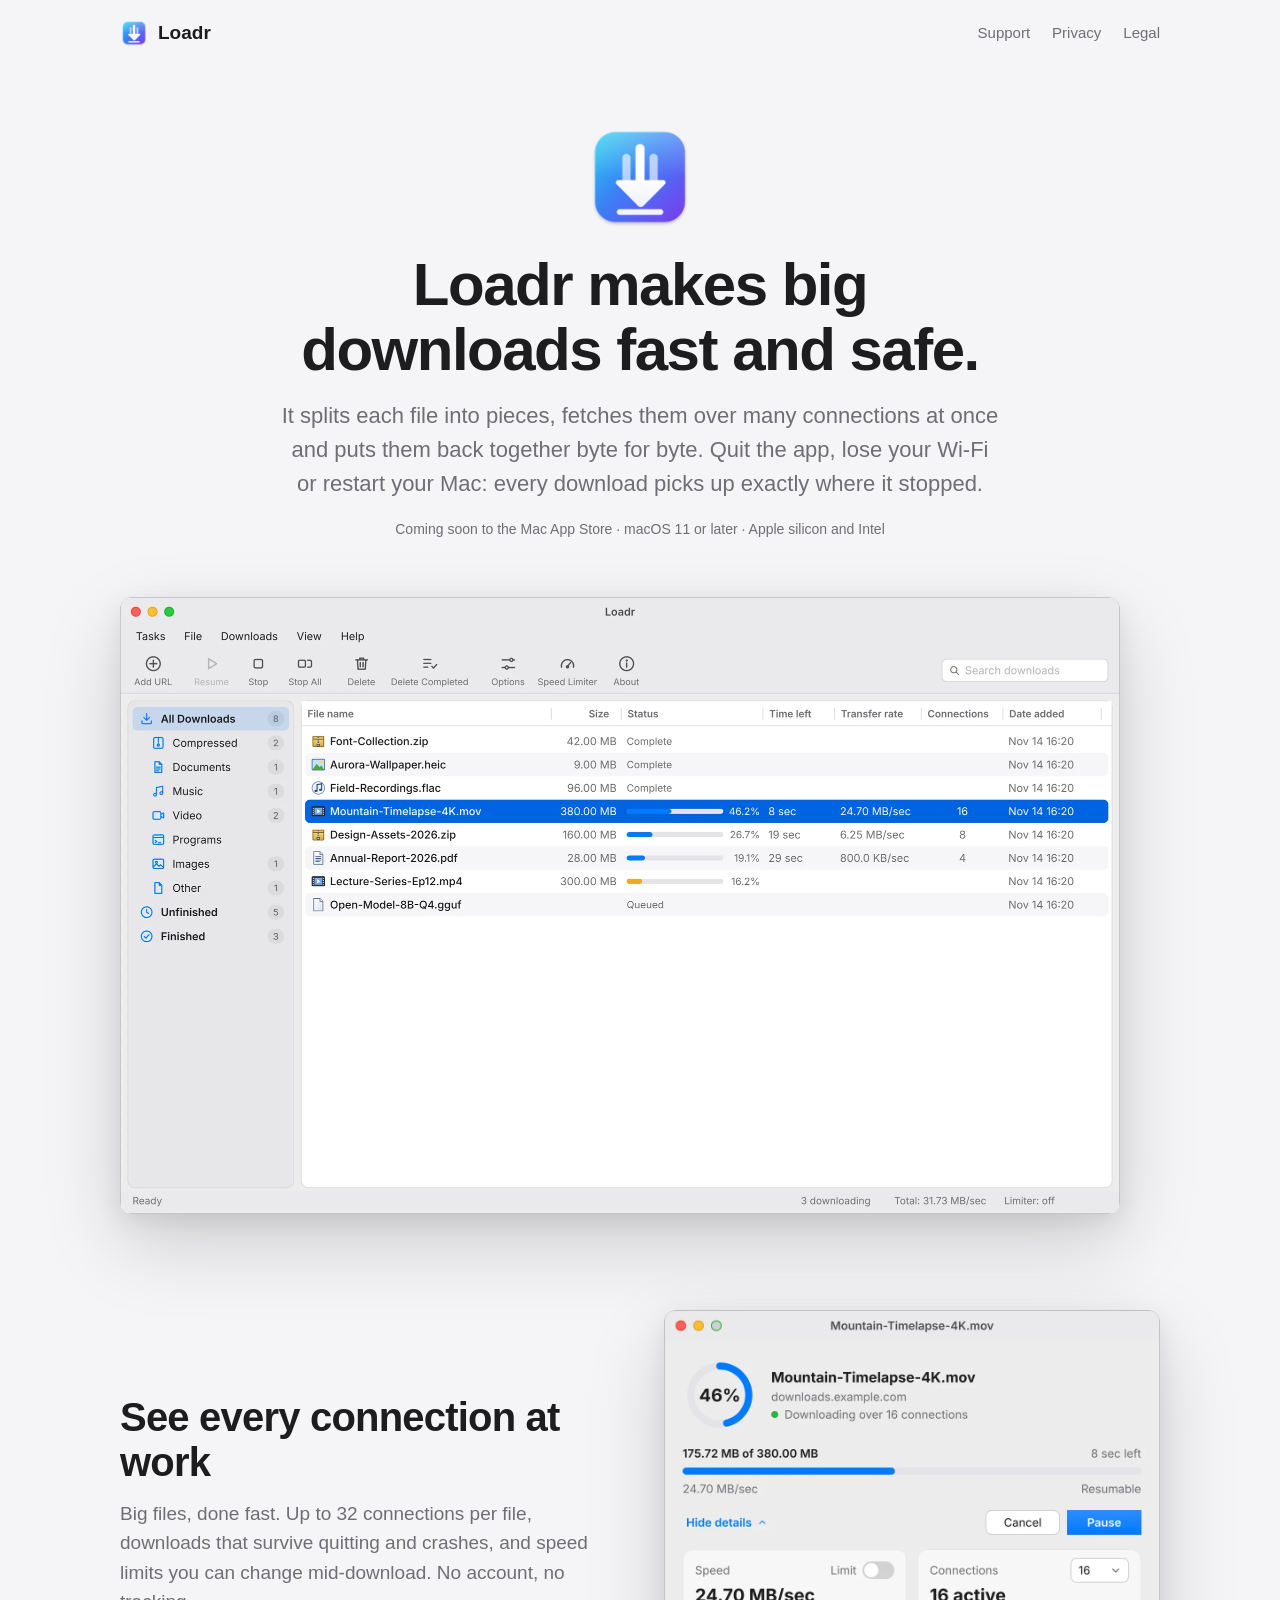
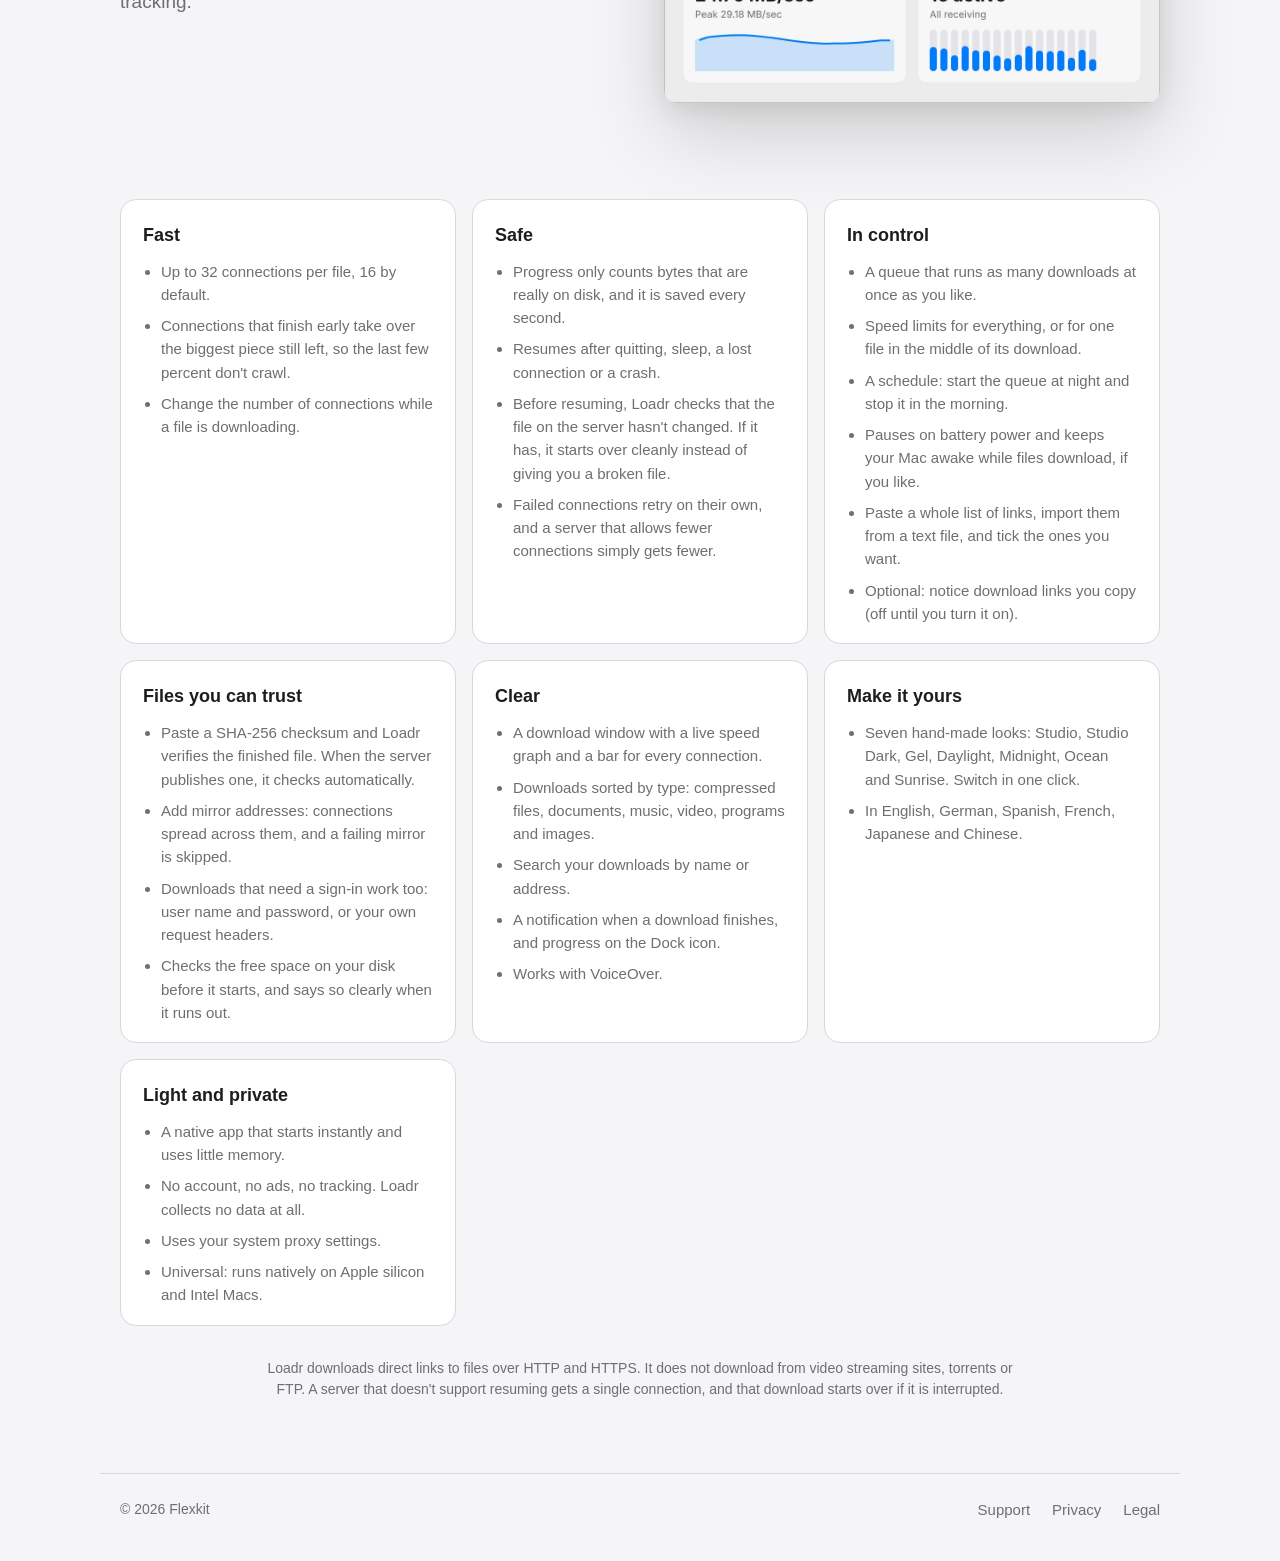
==== index.html @ d5647b85 "Loadr website: home, privacy policy, support, legal notice Generated by tools/build_site.py in the a" ====
<!doctype html>
<html lang="en">
<head>
<meta charset="utf-8">
<meta name="viewport" content="width=device-width, initial-scale=1">
<title>Loadr – Download Manager</title>
<meta name="description" content="Big files, done fast. Up to 32 connections per file, downloads that survive quitting and crashes, and speed limits you can change mid-download. No account, no tracking.">
<meta name="color-scheme" content="light dark">
<link rel="icon" href="img/icon-64.png">
<link rel="apple-touch-icon" href="img/icon-256.png">
<link rel="stylesheet" href="style.css">
</head>
<body>
<header class="top">
  <a class="brand" href=""><img src="img/icon-64.png" alt="" width="28" height="28">Loadr</a>
  <nav><a href="support/">Support</a><a href="privacy/">Privacy</a><a href="legal/">Legal</a></nav>
</header>
<main>
<section class="hero">
  <img class="appicon" src="img/icon-256.png" alt="" width="112" height="112">
  <h1>Loadr makes big downloads fast and safe.</h1>
  <p class="lead">It splits each file into pieces, fetches them over many connections at once and puts them back together byte for byte. Quit the app, lose your Wi-Fi or restart your Mac: every download picks up exactly where it stopped.</p>
  <p class="soon">Coming soon to the Mac App Store · macOS 11 or later · Apple silicon and Intel</p>
</section>
<figure class="shot"><picture><source srcset="img/main-dark.webp" media="(prefers-color-scheme: dark)"><img src="img/main-light.webp" alt="The Loadr window with downloads in progress" width="1000" height="616"></picture></figure>
<section class="split">
  <div>
    <h2>See every connection at work</h2>
    <p>Big files, done fast. Up to 32 connections per file, downloads that survive quitting and crashes, and speed limits you can change mid-download. No account, no tracking.</p>
  </div>
  <figure><picture><source srcset="img/window-dark.webp" media="(prefers-color-scheme: dark)"><img src="img/window-light.webp" alt="A download with its speed graph and connections" width="560" height="444"></picture></figure>
</section>
<section class="cards">
<section class="card"><h3>Fast</h3><ul><li>Up to 32 connections per file, 16 by default.</li><li>Connections that finish early take over the biggest piece still left, so the last few percent don't crawl.</li><li>Change the number of connections while a file is downloading.</li></ul></section>
<section class="card"><h3>Safe</h3><ul><li>Progress only counts bytes that are really on disk, and it is saved every second.</li><li>Resumes after quitting, sleep, a lost connection or a crash.</li><li>Before resuming, Loadr checks that the file on the server hasn't changed. If it has, it starts over cleanly instead of giving you a broken file.</li><li>Failed connections retry on their own, and a server that allows fewer connections simply gets fewer.</li></ul></section>
<section class="card"><h3>In control</h3><ul><li>A queue that runs as many downloads at once as you like.</li><li>Speed limits for everything, or for one file in the middle of its download.</li><li>A schedule: start the queue at night and stop it in the morning.</li><li>Pauses on battery power and keeps your Mac awake while files download, if you like.</li><li>Paste a whole list of links, import them from a text file, and tick the ones you want.</li><li>Optional: notice download links you copy (off until you turn it on).</li></ul></section>
<section class="card"><h3>Files you can trust</h3><ul><li>Paste a SHA-256 checksum and Loadr verifies the finished file. When the server publishes one, it checks automatically.</li><li>Add mirror addresses: connections spread across them, and a failing mirror is skipped.</li><li>Downloads that need a sign-in work too: user name and password, or your own request headers.</li><li>Checks the free space on your disk before it starts, and says so clearly when it runs out.</li></ul></section>
<section class="card"><h3>Clear</h3><ul><li>A download window with a live speed graph and a bar for every connection.</li><li>Downloads sorted by type: compressed files, documents, music, video, programs and images.</li><li>Search your downloads by name or address.</li><li>A notification when a download finishes, and progress on the Dock icon.</li><li>Works with VoiceOver.</li></ul></section>
<section class="card"><h3>Make it yours</h3><ul><li>Seven hand-made looks: Studio, Studio Dark, Gel, Daylight, Midnight, Ocean and Sunrise. Switch in one click.</li><li>In English, German, Spanish, French, Japanese and Chinese.</li></ul></section>
<section class="card"><h3>Light and private</h3><ul><li>A native app that starts instantly and uses little memory.</li><li>No account, no ads, no tracking. Loadr collects no data at all.</li><li>Uses your system proxy settings.</li><li>Universal: runs natively on Apple silicon and Intel Macs.</li></ul></section>
</section>
<p class="note">Loadr downloads direct links to files over HTTP and HTTPS. It does not download from video streaming sites, torrents or FTP. A server that doesn't support resuming gets a single connection, and that download starts over if it is interrupted.</p>
</main>
<footer>
  <span>© 2026 Flexkit</span>
  <nav><a href="support/">Support</a><a href="privacy/">Privacy</a><a href="legal/">Legal</a></nav>
</footer>
</body>
</html>
---- style.css ----
/* Website style (copied to site/style.css by tools/build_site.py). No web fonts: the
   system font is used, so the pages make no third-party requests. */
:root {
  --bg: #f5f5f7;
  --surface: #ffffff;
  --text: #1d1d1f;
  --muted: #6e6e73;
  --line: #d8d8dc;
  --accent: #007aff;
  --shadow: 0 30px 80px rgba(0, 0, 0, 0.16), 0 8px 24px rgba(0, 0, 0, 0.08);
  color-scheme: light dark;
}
@media (prefers-color-scheme: dark) {
  :root {
    --bg: #111113;
    --surface: #1c1c1e;
    --text: #f2f2f4;
    --muted: #9b9ba1;
    --line: #2e2e31;
    --accent: #0a84ff;
    --shadow: 0 30px 80px rgba(0, 0, 0, 0.6), 0 8px 24px rgba(0, 0, 0, 0.4);
  }
}
* { box-sizing: border-box; }
html { -webkit-text-size-adjust: 100%; }
body {
  margin: 0;
  background: var(--bg);
  color: var(--text);
  font: 17px/1.55 -apple-system, BlinkMacSystemFont, "Inter", "Segoe UI", Roboto, "Helvetica Neue", Arial, sans-serif;
  -webkit-font-smoothing: antialiased;
}
a { color: var(--accent); text-decoration: none; }
a:hover { text-decoration: underline; }
img { max-width: 100%; height: auto; display: block; }

.top, footer {
  max-width: 1080px;
  margin: 0 auto;
  padding: 18px 20px;
  display: flex;
  align-items: center;
  justify-content: space-between;
  gap: 16px;
}
.brand { display: flex; align-items: center; gap: 10px; color: var(--text); font-weight: 700; font-size: 19px; }
.brand:hover { text-decoration: none; }
nav { display: flex; gap: 22px; }
nav a { color: var(--muted); font-size: 15px; }
nav a[aria-current="page"], nav a:hover { color: var(--text); text-decoration: none; }
footer { color: var(--muted); font-size: 14px; border-top: 1px solid var(--line); margin-top: 72px; padding-top: 24px; padding-bottom: 40px; }

main { max-width: 1080px; margin: 0 auto; padding: 0 20px; }
.hero { text-align: center; padding: 56px 0 8px; }
.appicon { margin: 0 auto 20px; width: 112px; height: 112px; }
h1 { font-size: clamp(36px, 6vw, 60px); line-height: 1.08; letter-spacing: -0.025em; margin: 0 0 16px; text-wrap: balance; }
.lead { font-size: clamp(18px, 2.2vw, 22px); color: var(--muted); max-width: 720px; margin: 0 auto 18px; text-wrap: pretty; }
.soon { font-size: 14px; color: var(--muted); margin: 0; }

.shot { margin: 48px auto 0; }
.shot img, .split img { border-radius: 12px; box-shadow: var(--shadow); }

.split { display: grid; grid-template-columns: 1fr 1fr; gap: 48px; align-items: center; margin-top: 96px; }
.split h2 { font-size: clamp(28px, 3.6vw, 40px); line-height: 1.12; letter-spacing: -0.02em; margin: 0 0 14px; }
.split p { color: var(--muted); font-size: 19px; margin: 0; }
.split figure { margin: 0; }

.cards { display: grid; grid-template-columns: repeat(3, 1fr); gap: 16px; margin-top: 96px; }
.card { background: var(--surface); border: 1px solid var(--line); border-radius: 16px; padding: 22px 22px 10px; }
.card h3 { margin: 0 0 10px; font-size: 18px; }
.card ul { margin: 0; padding-left: 18px; color: var(--muted); font-size: 15px; }
.card li { margin-bottom: 8px; }
.note { color: var(--muted); font-size: 14px; text-align: center; max-width: 760px; margin: 32px auto 0; }

.doc { max-width: 720px; padding-top: 32px; }
.doc h1 { font-size: clamp(32px, 5vw, 44px); margin-bottom: 8px; }
.doc h2 { font-size: 21px; margin: 34px 0 8px; }
.doc h3 { font-size: 17px; margin: 24px 0 4px; }
.doc h3 + p { margin-top: 0; }
.doc p, .doc li { color: var(--text); }
.doc ul { padding-left: 22px; }
.doc em { color: var(--muted); font-style: normal; font-size: 15px; }
code { font: 0.9em ui-monospace, SFMono-Regular, Menlo, monospace; background: var(--surface); border: 1px solid var(--line); border-radius: 5px; padding: 1px 5px; }

@media (max-width: 820px) {
  .split { grid-template-columns: 1fr; gap: 28px; margin-top: 64px; }
  .cards { grid-template-columns: 1fr; margin-top: 64px; }
  .hero { padding-top: 32px; }
  .top nav { gap: 16px; }
}
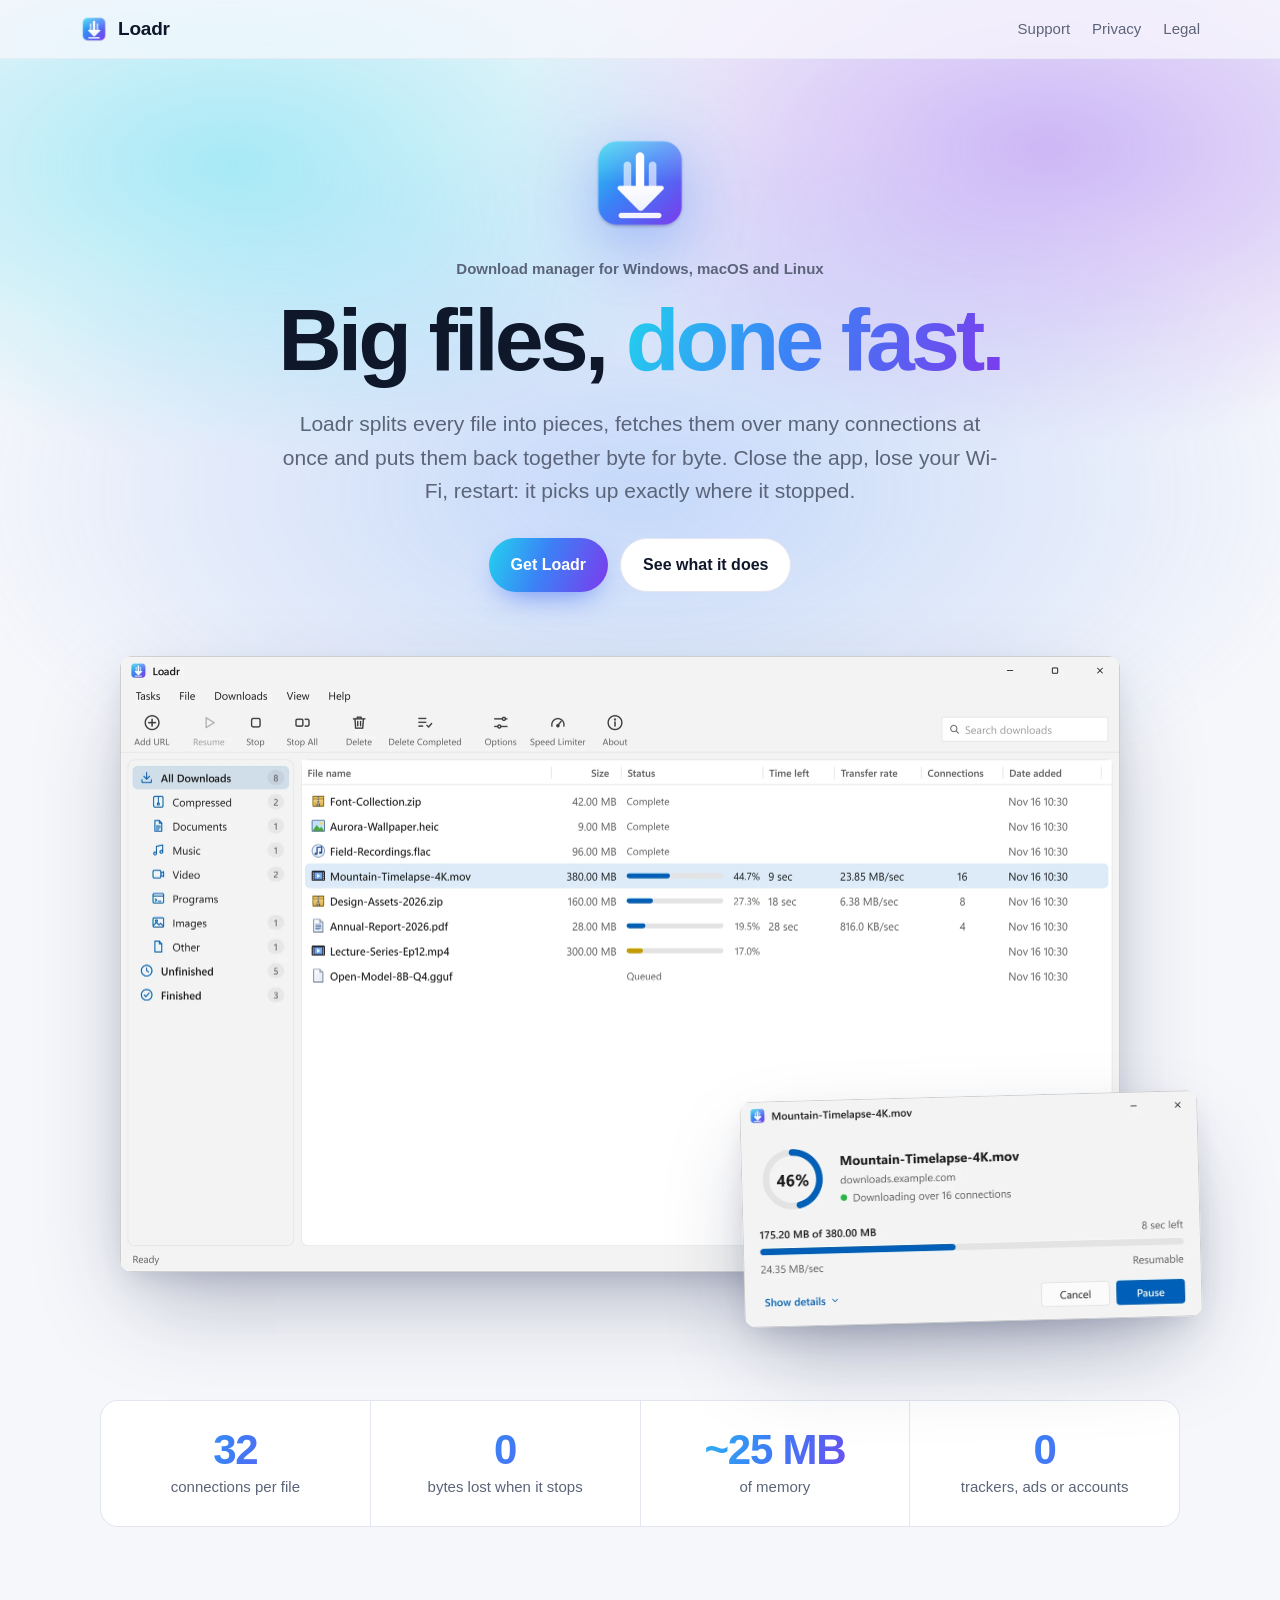
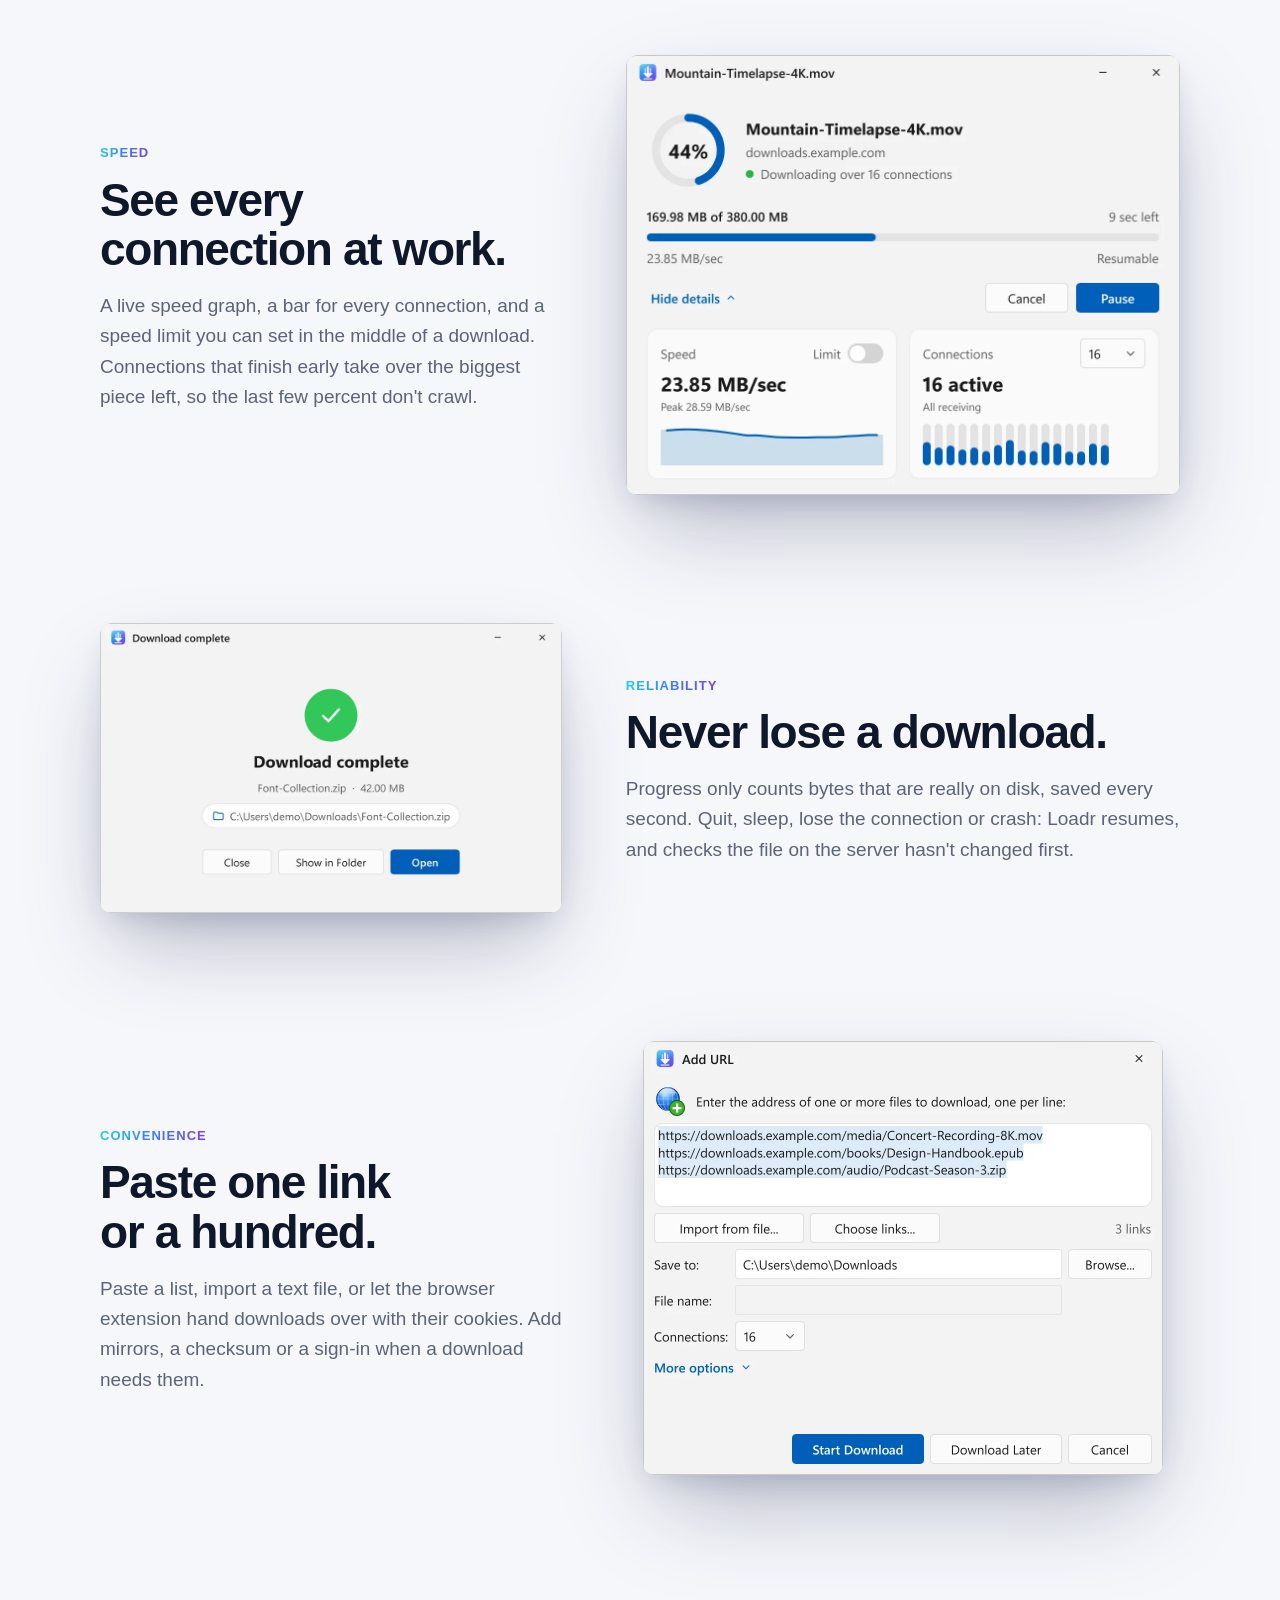
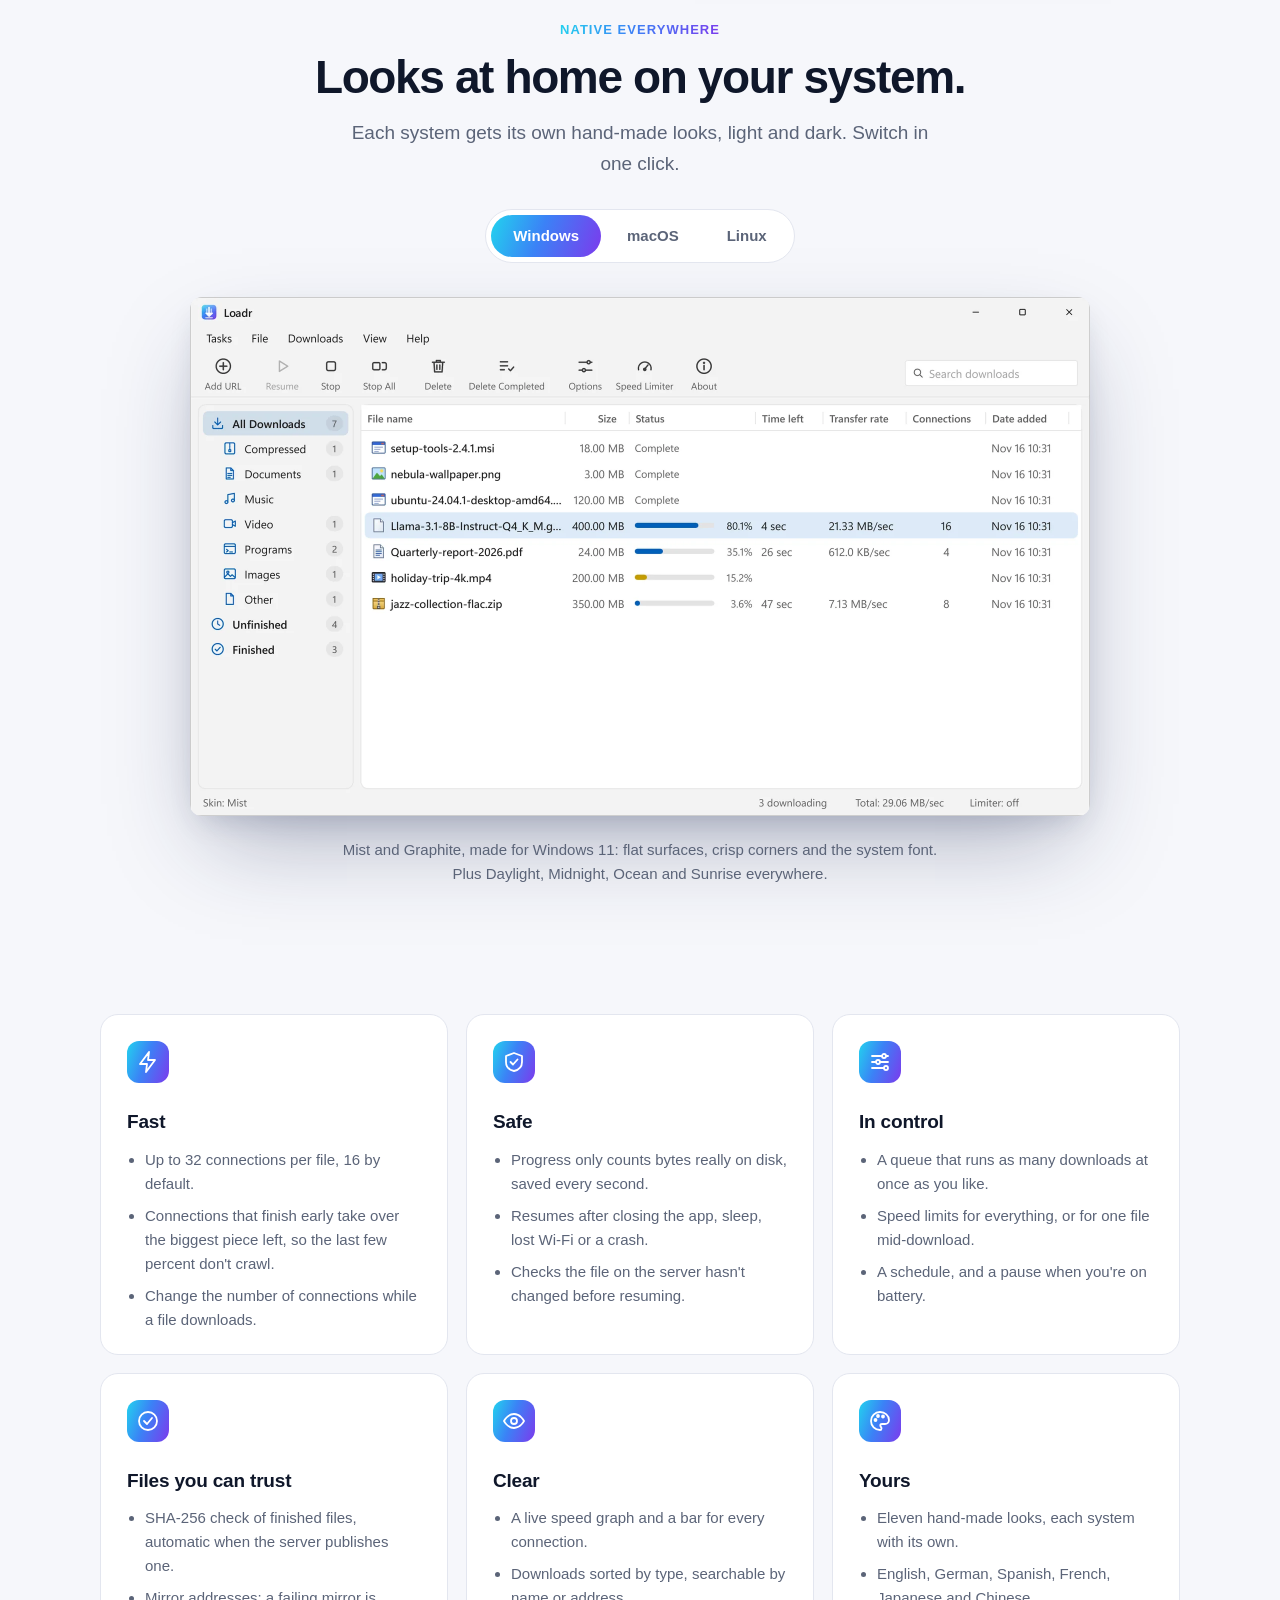
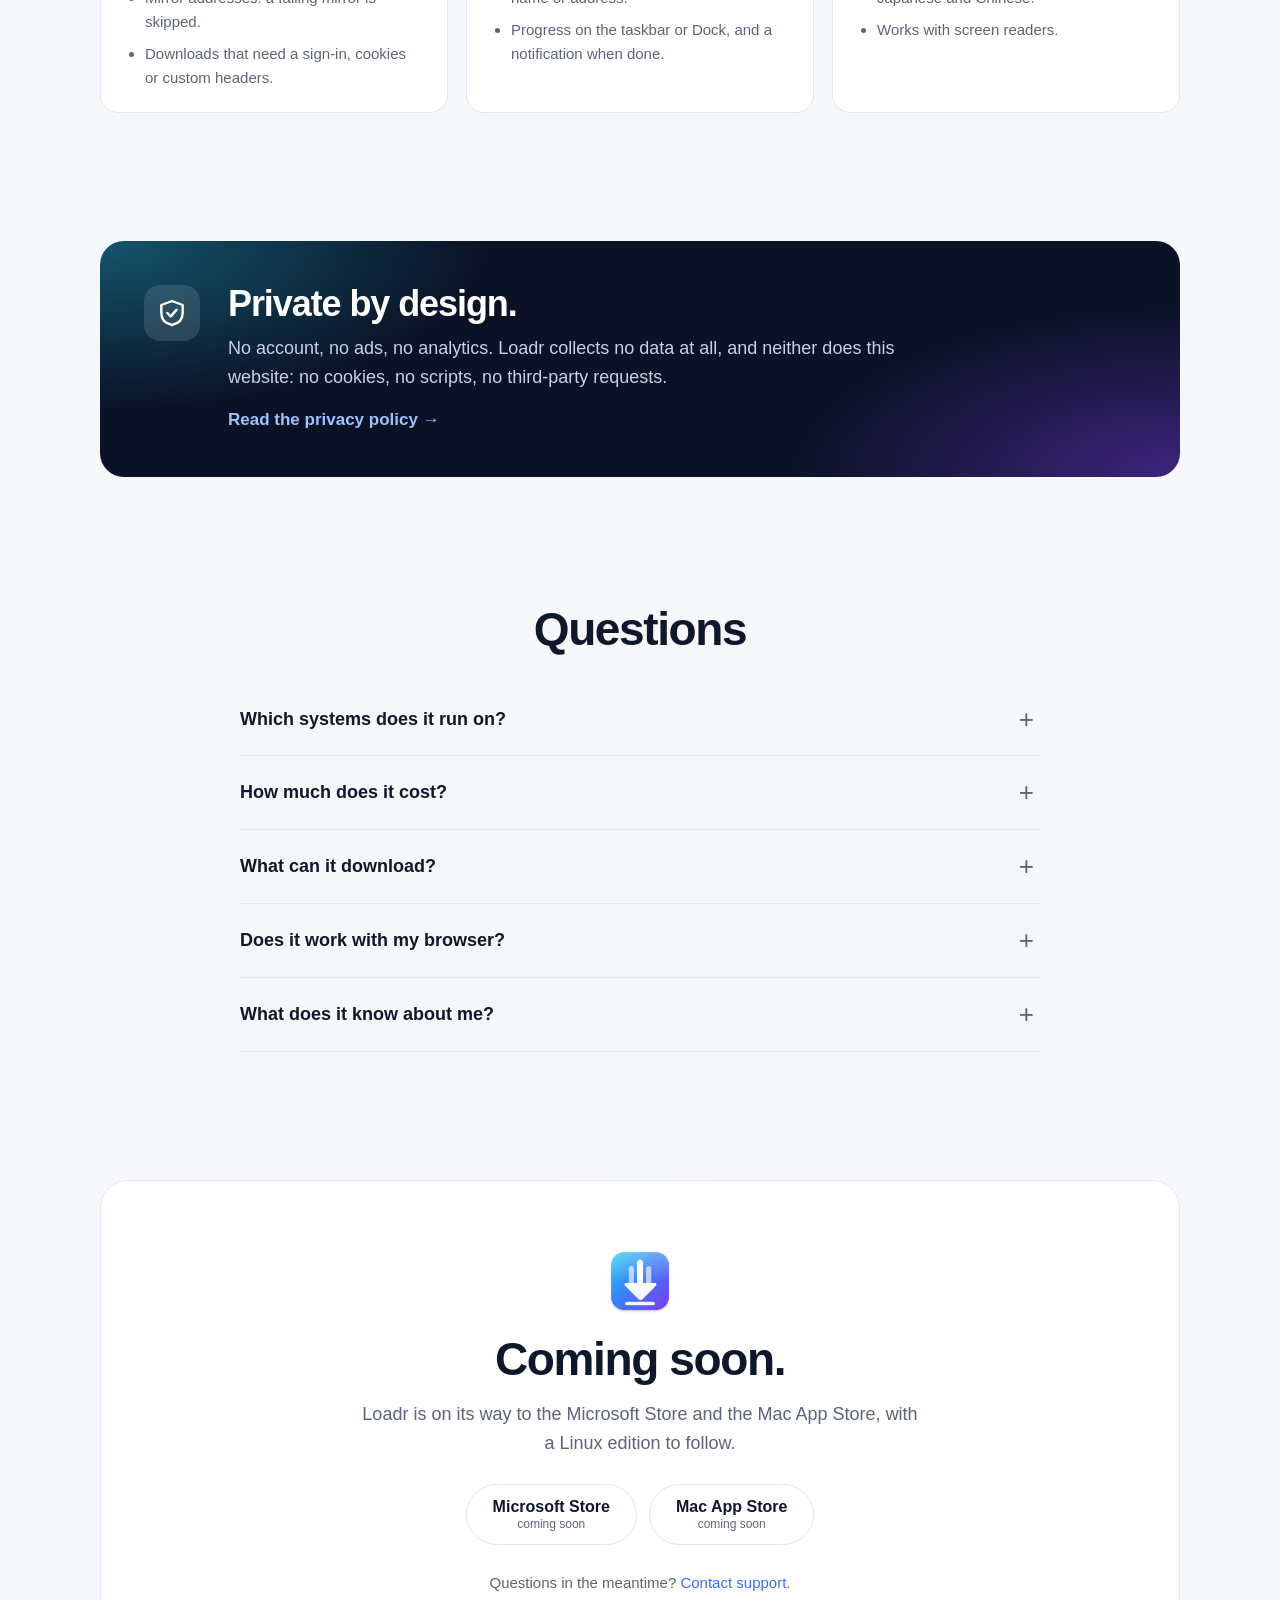
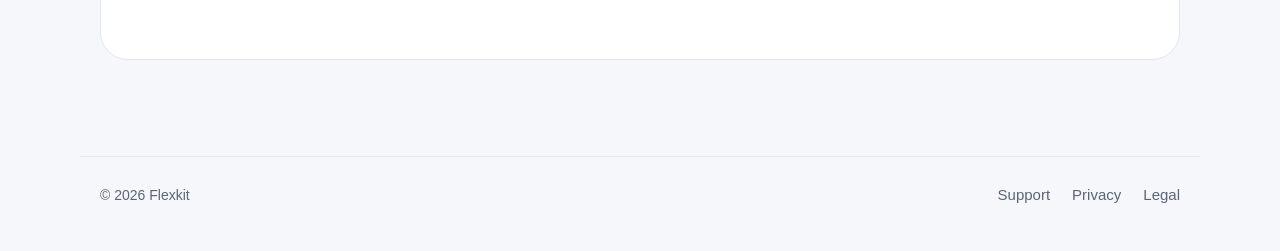
==== commit 34e55a5b: "Update the website Generated by tools/build_site.py in the app repository." ====
--- a/index.html
+++ b/index.html
@@ -3,8 +3,8 @@
 <head>
 <meta charset="utf-8">
 <meta name="viewport" content="width=device-width, initial-scale=1">
-<title>Loadr – Download Manager</title>
-<meta name="description" content="Big files, done fast. Up to 32 connections per file, downloads that survive quitting and crashes, and speed limits you can change mid-download. No account, no tracking.">
+<title>Loadr – Download Manager for Windows, macOS and Linux</title>
+<meta name="description" content="Loadr downloads big files fast over many connections and never loses progress. No account, no tracking.">
 <meta name="color-scheme" content="light dark">
 <link rel="icon" href="img/icon-64.png">
 <link rel="apple-touch-icon" href="img/icon-256.png">
@@ -15,31 +15,110 @@
   <a class="brand" href=""><img src="img/icon-64.png" alt="" width="28" height="28">Loadr</a>
   <nav><a href="support/">Support</a><a href="privacy/">Privacy</a><a href="legal/">Legal</a></nav>
 </header>
-<main>
+<main class="home">
 <section class="hero">
-  <img class="appicon" src="img/icon-256.png" alt="" width="112" height="112">
-  <h1>Loadr makes big downloads fast and safe.</h1>
-  <p class="lead">It splits each file into pieces, fetches them over many connections at once and puts them back together byte for byte. Quit the app, lose your Wi-Fi or restart your Mac: every download picks up exactly where it stopped.</p>
-  <p class="soon">Coming soon to the Mac App Store · macOS 11 or later · Apple silicon and Intel</p>
+  <div class="glow" aria-hidden="true"></div>
+  <img class="appicon" src="img/icon-256.png" alt="" width="104" height="104">
+  <p class="eyebrow">Download manager for Windows, macOS and Linux</p>
+  <h1>Big files, <span class="grad">done fast.</span></h1>
+  <p class="lead">Loadr splits every file into pieces, fetches them over many connections at once and
+  puts them back together byte for byte. Close the app, lose your Wi-Fi, restart: it picks up exactly where it stopped.</p>
+  <div class="ctas">
+    <a class="btn primary" href="#get">Get Loadr</a>
+    <a class="btn" href="#features">See what it does</a>
+  </div>
+  <div class="stage">
+    <picture class="main-shot"><source srcset="img/main-dark.webp" media="(prefers-color-scheme: dark)"><img src="img/main-light.webp" alt="The Loadr window with downloads in progress" width="1000" height="616" loading="eager" decoding="async"></picture>
+    <picture class="float-shot"><source srcset="img/compact-dark.webp" media="(prefers-color-scheme: dark)"><img src="img/compact-light.webp" alt="A download in progress over 16 connections" width="500" height="246" loading="eager" decoding="async"></picture>
+  </div>
 </section>
-<figure class="shot"><picture><source srcset="img/main-dark.webp" media="(prefers-color-scheme: dark)"><img src="img/main-light.webp" alt="The Loadr window with downloads in progress" width="1000" height="616"></picture></figure>
-<section class="split">
+
+<section class="stats" aria-label="At a glance">
+  <div><strong>32</strong><span>connections per file</span></div>
+  <div><strong>0</strong><span>bytes lost when it stops</span></div>
+  <div><strong>~25&nbsp;MB</strong><span>of memory</span></div>
+  <div><strong>0</strong><span>trackers, ads or accounts</span></div>
+</section>
+
+<section class="row" id="features">
+  <div class="text">
+    <p class="kicker">Speed</p>
+    <h2>See every connection at work.</h2>
+    <p>A live speed graph, a bar for every connection, and a speed limit you can set in the middle of a download.
+    Connections that finish early take over the biggest piece left, so the last few percent don't crawl.</p>
+  </div>
+  <picture class="shot"><source srcset="img/window-dark.webp" media="(prefers-color-scheme: dark)"><img src="img/window-light.webp" alt="A download&#x27;s speed graph and its 16 connections" width="560" height="444" loading="lazy" decoding="async"></picture>
+</section>
+
+<section class="row flip">
+  <div class="text">
+    <p class="kicker">Reliability</p>
+    <h2>Never lose a download.</h2>
+    <p>Progress only counts bytes that are really on disk, saved every second. Quit, sleep, lose the
+    connection or crash: Loadr resumes, and checks the file on the server hasn't changed first.</p>
+  </div>
+  <picture class="shot"><source srcset="img/done-dark.webp" media="(prefers-color-scheme: dark)"><img src="img/done-light.webp" alt="A finished download with Open and Show in Folder" width="550" height="345" loading="lazy" decoding="async"></picture>
+</section>
+
+<section class="row">
+  <div class="text">
+    <p class="kicker">Convenience</p>
+    <h2>Paste one link or a hundred.</h2>
+    <p>Paste a list, import a text file, or let the browser extension hand downloads over with their cookies.
+    Add mirrors, a checksum or a sign-in when a download needs them.</p>
+  </div>
+  <picture class="shot"><source srcset="img/add-dark.webp" media="(prefers-color-scheme: dark)"><img src="img/add-light.webp" alt="Adding three links at once" width="520" height="434" loading="lazy" decoding="async"></picture>
+</section>
+
+<section class="systems">
+  <p class="kicker">Native everywhere</p>
+  <h2>Looks at home on your system.</h2>
+  <p class="sub">Each system gets its own hand-made looks, light and dark. Switch in one click.</p>
+  <div class="os">
+    <input type="radio" name="os" id="os-windows" aria-label="Windows" checked><input type="radio" name="os" id="os-mac" aria-label="macOS"><input type="radio" name="os" id="os-linux" aria-label="Linux">
+    <div class="tabs"><label for="os-windows">Windows</label><label for="os-mac">macOS</label><label for="os-linux">Linux</label></div>
+    <div class="panes"><figure class="pane pane-windows"><picture><source srcset="img/os-windows-dark.webp" media="(prefers-color-scheme: dark)"><img src="img/os-windows-light.webp" alt="Loadr on Windows" width="900" height="519" loading="lazy" decoding="async"></picture><figcaption>Mist and Graphite, made for Windows 11: flat surfaces, crisp corners and the system font. Plus Daylight, Midnight, Ocean and Sunrise everywhere.</figcaption></figure><figure class="pane pane-mac"><picture><source srcset="img/os-mac-dark.webp" media="(prefers-color-scheme: dark)"><img src="img/os-mac-light.webp" alt="Loadr on macOS" width="900" height="519" loading="lazy" decoding="async"></picture><figcaption>Studio, Studio Dark and Gel, with the window buttons where your hands expect them. Plus Daylight, Midnight, Ocean and Sunrise everywhere.</figcaption></figure><figure class="pane pane-linux"><picture><source srcset="img/os-linux-dark.webp" media="(prefers-color-scheme: dark)"><img src="img/os-linux-light.webp" alt="Loadr on Linux" width="900" height="519" loading="lazy" decoding="async"></picture><figcaption>Pebble and Charcoal, in the style of GNOME, with a tray icon on every desktop. Plus Daylight, Midnight, Ocean and Sunrise everywhere.</figcaption></figure></div>
+  </div>
+</section>
+
+<section class="cards">
+<article class="card"><svg class="glyph" viewBox="0 0 24 24" width="24" height="24" fill="none" stroke="currentColor" stroke-width="1.8" stroke-linecap="round" stroke-linejoin="round" aria-hidden="true"><path d="M13 2 4 14h7l-1 8 9-12h-7l1-8z"/></svg><h3>Fast</h3><ul><li>Up to 32 connections per file, 16 by default.</li><li>Connections that finish early take over the biggest piece left, so the last few percent don't crawl.</li><li>Change the number of connections while a file downloads.</li></ul></article>
+<article class="card"><svg class="glyph" viewBox="0 0 24 24" width="24" height="24" fill="none" stroke="currentColor" stroke-width="1.8" stroke-linecap="round" stroke-linejoin="round" aria-hidden="true"><path d="M12 3 4 6v6c0 5 3.5 8 8 9 4.5-1 8-4 8-9V6l-8-3z"/><path d="m8.5 12 2.5 2.5 4.5-5"/></svg><h3>Safe</h3><ul><li>Progress only counts bytes really on disk, saved every second.</li><li>Resumes after closing the app, sleep, lost Wi-Fi or a crash.</li><li>Checks the file on the server hasn't changed before resuming.</li></ul></article>
+<article class="card"><svg class="glyph" viewBox="0 0 24 24" width="24" height="24" fill="none" stroke="currentColor" stroke-width="1.8" stroke-linecap="round" stroke-linejoin="round" aria-hidden="true"><path d="M4 6h10M18 6h2M4 12h4M12 12h8M4 18h12"/><circle cx="16" cy="6" r="2"/><circle cx="10" cy="12" r="2"/><circle cx="18" cy="18" r="2"/></svg><h3>In control</h3><ul><li>A queue that runs as many downloads at once as you like.</li><li>Speed limits for everything, or for one file mid-download.</li><li>A schedule, and a pause when you're on battery.</li></ul></article>
+<article class="card"><svg class="glyph" viewBox="0 0 24 24" width="24" height="24" fill="none" stroke="currentColor" stroke-width="1.8" stroke-linecap="round" stroke-linejoin="round" aria-hidden="true"><circle cx="12" cy="12" r="9"/><path d="m8 12 3 3 5-6"/></svg><h3>Files you can trust</h3><ul><li>SHA-256 check of finished files, automatic when the server publishes one.</li><li>Mirror addresses: a failing mirror is skipped.</li><li>Downloads that need a sign-in, cookies or custom headers.</li></ul></article>
+<article class="card"><svg class="glyph" viewBox="0 0 24 24" width="24" height="24" fill="none" stroke="currentColor" stroke-width="1.8" stroke-linecap="round" stroke-linejoin="round" aria-hidden="true"><path d="M2 12s3.5-7 10-7 10 7 10 7-3.5 7-10 7S2 12 2 12z"/><circle cx="12" cy="12" r="3"/></svg><h3>Clear</h3><ul><li>A live speed graph and a bar for every connection.</li><li>Downloads sorted by type, searchable by name or address.</li><li>Progress on the taskbar or Dock, and a notification when done.</li></ul></article>
+<article class="card"><svg class="glyph" viewBox="0 0 24 24" width="24" height="24" fill="none" stroke="currentColor" stroke-width="1.8" stroke-linecap="round" stroke-linejoin="round" aria-hidden="true"><path d="M12 3a9 9 0 1 0 0 18c1.1 0 1.5-.8 1.5-1.6 0-1.4-1.2-1.6-1.2-3 0-.9.7-1.4 1.7-1.4H17a4 4 0 0 0 4-4c0-4.4-4-8-9-8z"/><circle cx="7.5" cy="11" r="1"/><circle cx="10" cy="7" r="1"/><circle cx="15" cy="7.5" r="1"/></svg><h3>Yours</h3><ul><li>Eleven hand-made looks, each system with its own.</li><li>English, German, Spanish, French, Japanese and Chinese.</li><li>Works with screen readers.</li></ul></article>
+</section>
+
+<section class="privacy-band">
+  <svg class="glyph" viewBox="0 0 24 24" width="24" height="24" fill="none" stroke="currentColor" stroke-width="1.8" stroke-linecap="round" stroke-linejoin="round" aria-hidden="true"><path d="M12 3 4 6v6c0 5 3.5 8 8 9 4.5-1 8-4 8-9V6l-8-3z"/><path d="m8.5 12 2.5 2.5 4.5-5"/></svg>
   <div>
-    <h2>See every connection at work</h2>
-    <p>Big files, done fast. Up to 32 connections per file, downloads that survive quitting and crashes, and speed limits you can change mid-download. No account, no tracking.</p>
+    <h2>Private by design.</h2>
+    <p>No account, no ads, no analytics. Loadr collects no data at all, and neither does this website:
+    no cookies, no scripts, no third-party requests.</p>
+    <a href="privacy/">Read the privacy policy &rarr;</a>
   </div>
-  <figure><picture><source srcset="img/window-dark.webp" media="(prefers-color-scheme: dark)"><img src="img/window-light.webp" alt="A download with its speed graph and connections" width="560" height="444"></picture></figure>
 </section>
-<section class="cards">
-<section class="card"><h3>Fast</h3><ul><li>Up to 32 connections per file, 16 by default.</li><li>Connections that finish early take over the biggest piece still left, so the last few percent don't crawl.</li><li>Change the number of connections while a file is downloading.</li></ul></section>
-<section class="card"><h3>Safe</h3><ul><li>Progress only counts bytes that are really on disk, and it is saved every second.</li><li>Resumes after quitting, sleep, a lost connection or a crash.</li><li>Before resuming, Loadr checks that the file on the server hasn't changed. If it has, it starts over cleanly instead of giving you a broken file.</li><li>Failed connections retry on their own, and a server that allows fewer connections simply gets fewer.</li></ul></section>
-<section class="card"><h3>In control</h3><ul><li>A queue that runs as many downloads at once as you like.</li><li>Speed limits for everything, or for one file in the middle of its download.</li><li>A schedule: start the queue at night and stop it in the morning.</li><li>Pauses on battery power and keeps your Mac awake while files download, if you like.</li><li>Paste a whole list of links, import them from a text file, and tick the ones you want.</li><li>Optional: notice download links you copy (off until you turn it on).</li></ul></section>
-<section class="card"><h3>Files you can trust</h3><ul><li>Paste a SHA-256 checksum and Loadr verifies the finished file. When the server publishes one, it checks automatically.</li><li>Add mirror addresses: connections spread across them, and a failing mirror is skipped.</li><li>Downloads that need a sign-in work too: user name and password, or your own request headers.</li><li>Checks the free space on your disk before it starts, and says so clearly when it runs out.</li></ul></section>
-<section class="card"><h3>Clear</h3><ul><li>A download window with a live speed graph and a bar for every connection.</li><li>Downloads sorted by type: compressed files, documents, music, video, programs and images.</li><li>Search your downloads by name or address.</li><li>A notification when a download finishes, and progress on the Dock icon.</li><li>Works with VoiceOver.</li></ul></section>
-<section class="card"><h3>Make it yours</h3><ul><li>Seven hand-made looks: Studio, Studio Dark, Gel, Daylight, Midnight, Ocean and Sunrise. Switch in one click.</li><li>In English, German, Spanish, French, Japanese and Chinese.</li></ul></section>
-<section class="card"><h3>Light and private</h3><ul><li>A native app that starts instantly and uses little memory.</li><li>No account, no ads, no tracking. Loadr collects no data at all.</li><li>Uses your system proxy settings.</li><li>Universal: runs natively on Apple silicon and Intel Macs.</li></ul></section>
+
+<section class="faq">
+  <h2>Questions</h2>
+  <details><summary>Which systems does it run on?</summary><p>Windows 10 and 11, macOS 11 or later (Apple silicon and Intel) and Linux. It is a native app on each, with looks made for that system.</p></details>
+<details><summary>How much does it cost?</summary><p>Loadr will be a paid app, bought once in the Microsoft Store and the Mac App Store. No subscription, no account.</p></details>
+<details><summary>What can it download?</summary><p>Direct links to files over HTTP and HTTPS. It does not download from video streaming sites, torrents or FTP.</p></details>
+<details><summary>Does it work with my browser?</summary><p>Yes: a small extension for Chrome, Edge, Brave, Vivaldi and Firefox hands downloads to Loadr with their cookies, so downloads that need you to be signed in work too.</p></details>
+<details><summary>What does it know about me?</summary><p>Nothing. Loadr has no analytics, no crash reporting service and no account. The only traffic is the downloads you start. Read the <a href="privacy/">privacy policy</a>.</p></details>
 </section>
-<p class="note">Loadr downloads direct links to files over HTTP and HTTPS. It does not download from video streaming sites, torrents or FTP. A server that doesn't support resuming gets a single connection, and that download starts over if it is interrupted.</p>
+
+<section class="get" id="get">
+  <img src="img/icon-256.png" alt="" width="72" height="72">
+  <h2>Coming soon.</h2>
+  <p>Loadr is on its way to the Microsoft Store and the Mac App Store, with a Linux edition to follow.</p>
+  <div class="ctas">
+    <span class="btn store">Microsoft Store <small>coming soon</small></span>
+    <span class="btn store">Mac App Store <small>coming soon</small></span>
+  </div>
+  <p class="small">Questions in the meantime? <a href="support/">Contact support</a>.</p>
+</section>
 </main>
 <footer>
   <span>© 2026 Flexkit</span>
--- a/style.css
+++ b/style.css
@@ -1,90 +1,241 @@
-/* Website style (copied to site/style.css by tools/build_site.py). No web fonts: the
-   system font is used, so the pages make no third-party requests. */
+/* Website style (copied to site/style.css by tools/build_site.py). No web fonts and no
+   scripts: the system font is used and the page makes no third-party requests. */
 :root {
-  --bg: #f5f5f7;
+  --bg: #f6f7fb;
+  --bg-2: #ffffff;
   --surface: #ffffff;
-  --text: #1d1d1f;
-  --muted: #6e6e73;
-  --line: #d8d8dc;
-  --accent: #007aff;
-  --shadow: 0 30px 80px rgba(0, 0, 0, 0.16), 0 8px 24px rgba(0, 0, 0, 0.08);
+  --text: #0f172a;
+  --muted: #5b6478;
+  --line: #e3e6ef;
+  --accent: #3b6cf6;
+  --c1: #22d3ee;
+  --c2: #3b82f6;
+  --c3: #7c3aed;
+  --grad: linear-gradient(110deg, var(--c1) 0%, var(--c2) 45%, var(--c3) 100%);
+  --shadow: 0 40px 90px -20px rgba(30, 41, 80, 0.35), 0 12px 30px -10px rgba(30, 41, 80, 0.18);
+  --radius: 18px;
   color-scheme: light dark;
 }
 @media (prefers-color-scheme: dark) {
   :root {
-    --bg: #111113;
-    --surface: #1c1c1e;
-    --text: #f2f2f4;
-    --muted: #9b9ba1;
-    --line: #2e2e31;
-    --accent: #0a84ff;
-    --shadow: 0 30px 80px rgba(0, 0, 0, 0.6), 0 8px 24px rgba(0, 0, 0, 0.4);
+    --bg: #070b16;
+    --bg-2: #0c1222;
+    --surface: #10172a;
+    --text: #eef2ff;
+    --muted: #9aa5c0;
+    --line: #1d2742;
+    --accent: #7aa2ff;
+    --shadow: 0 40px 90px -20px rgba(0, 0, 0, 0.75), 0 12px 30px -10px rgba(0, 0, 0, 0.5);
   }
 }
 * { box-sizing: border-box; }
-html { -webkit-text-size-adjust: 100%; }
+html { -webkit-text-size-adjust: 100%; scroll-behavior: smooth; }
+@media (prefers-reduced-motion: reduce) { html { scroll-behavior: auto; } }
 body {
   margin: 0;
   background: var(--bg);
   color: var(--text);
-  font: 17px/1.55 -apple-system, BlinkMacSystemFont, "Inter", "Segoe UI", Roboto, "Helvetica Neue", Arial, sans-serif;
+  font: 17px/1.6 -apple-system, BlinkMacSystemFont, "Segoe UI Variable Text", "Segoe UI", "Inter", Roboto, "Helvetica Neue", Arial, sans-serif;
   -webkit-font-smoothing: antialiased;
+  overflow-x: hidden;
 }
 a { color: var(--accent); text-decoration: none; }
 a:hover { text-decoration: underline; }
 img { max-width: 100%; height: auto; display: block; }
-
-.top, footer {
-  max-width: 1080px;
-  margin: 0 auto;
-  padding: 18px 20px;
-  display: flex;
-  align-items: center;
-  justify-content: space-between;
-  gap: 16px;
-}
-.brand { display: flex; align-items: center; gap: 10px; color: var(--text); font-weight: 700; font-size: 19px; }
+picture { display: block; }
+h1, h2, h3 { text-wrap: balance; }
+p { text-wrap: pretty; }
+
+/* ---------- header and footer ---------- */
+.top {
+  position: sticky; top: 0; z-index: 10;
+  display: flex; align-items: center; justify-content: space-between; gap: 16px;
+  padding: 14px max(20px, calc((100vw - 1120px) / 2));
+  background: color-mix(in srgb, var(--bg) 78%, transparent);
+  backdrop-filter: saturate(1.6) blur(14px);
+  -webkit-backdrop-filter: saturate(1.6) blur(14px);
+  border-bottom: 1px solid color-mix(in srgb, var(--line) 70%, transparent);
+}
+.brand { display: flex; align-items: center; gap: 10px; color: var(--text); font-weight: 700; font-size: 19px; letter-spacing: -0.01em; }
+.brand img { border-radius: 7px; }
 .brand:hover { text-decoration: none; }
 nav { display: flex; gap: 22px; }
 nav a { color: var(--muted); font-size: 15px; }
 nav a[aria-current="page"], nav a:hover { color: var(--text); text-decoration: none; }
-footer { color: var(--muted); font-size: 14px; border-top: 1px solid var(--line); margin-top: 72px; padding-top: 24px; padding-bottom: 40px; }
-
-main { max-width: 1080px; margin: 0 auto; padding: 0 20px; }
-.hero { text-align: center; padding: 56px 0 8px; }
-.appicon { margin: 0 auto 20px; width: 112px; height: 112px; }
-h1 { font-size: clamp(36px, 6vw, 60px); line-height: 1.08; letter-spacing: -0.025em; margin: 0 0 16px; text-wrap: balance; }
-.lead { font-size: clamp(18px, 2.2vw, 22px); color: var(--muted); max-width: 720px; margin: 0 auto 18px; text-wrap: pretty; }
-.soon { font-size: 14px; color: var(--muted); margin: 0; }
-
-.shot { margin: 48px auto 0; }
-.shot img, .split img { border-radius: 12px; box-shadow: var(--shadow); }
-
-.split { display: grid; grid-template-columns: 1fr 1fr; gap: 48px; align-items: center; margin-top: 96px; }
-.split h2 { font-size: clamp(28px, 3.6vw, 40px); line-height: 1.12; letter-spacing: -0.02em; margin: 0 0 14px; }
-.split p { color: var(--muted); font-size: 19px; margin: 0; }
-.split figure { margin: 0; }
-
-.cards { display: grid; grid-template-columns: repeat(3, 1fr); gap: 16px; margin-top: 96px; }
-.card { background: var(--surface); border: 1px solid var(--line); border-radius: 16px; padding: 22px 22px 10px; }
-.card h3 { margin: 0 0 10px; font-size: 18px; }
+footer {
+  max-width: 1120px; margin: 96px auto 0; padding: 26px 20px 44px;
+  display: flex; align-items: center; justify-content: space-between; gap: 16px; flex-wrap: wrap;
+  color: var(--muted); font-size: 14px; border-top: 1px solid var(--line);
+}
+
+/* ---------- shared ---------- */
+main { max-width: 1120px; margin: 0 auto; padding: 0 20px; }
+.kicker {
+  display: inline-block; margin: 0 0 12px; font-size: 13px; font-weight: 700; letter-spacing: 0.08em;
+  text-transform: uppercase; background: var(--grad); -webkit-background-clip: text; background-clip: text; color: transparent;
+}
+h2 { font-size: clamp(30px, 4.2vw, 46px); line-height: 1.08; letter-spacing: -0.03em; margin: 0 0 16px; }
+.grad { background: var(--grad); -webkit-background-clip: text; background-clip: text; color: transparent; }
+.btn {
+  display: inline-flex; align-items: center; gap: 8px; padding: 13px 22px; border-radius: 999px;
+  font-weight: 600; font-size: 16px; color: var(--text); background: var(--surface);
+  border: 1px solid var(--line); transition: transform .15s ease, box-shadow .15s ease;
+}
+.btn:hover { text-decoration: none; transform: translateY(-1px); box-shadow: 0 10px 24px -12px rgba(30, 41, 80, .5); }
+.btn.primary { color: #fff; border: 0; background: var(--grad); box-shadow: 0 12px 30px -12px rgba(59, 108, 246, .8); }
+.btn.store { cursor: default; flex-direction: column; gap: 0; line-height: 1.25; padding: 12px 26px; }
+.btn.store:hover { transform: none; box-shadow: none; }
+.btn.store small { font-weight: 500; font-size: 12px; color: var(--muted); }
+.ctas { display: flex; gap: 12px; justify-content: center; flex-wrap: wrap; }
+
+/* ---------- hero ---------- */
+.hero { position: relative; text-align: center; padding: 72px 0 0; }
+.glow {
+  position: absolute; inset: -140px -30vw auto; height: 820px; z-index: -1; pointer-events: none;
+  background:
+    radial-gradient(40% 50% at 28% 30%, color-mix(in srgb, var(--c1) 38%, transparent), transparent 70%),
+    radial-gradient(42% 52% at 72% 28%, color-mix(in srgb, var(--c3) 34%, transparent), transparent 70%),
+    radial-gradient(50% 60% at 50% 70%, color-mix(in srgb, var(--c2) 26%, transparent), transparent 75%);
+  filter: blur(10px);
+}
+.appicon { margin: 0 auto 22px; width: 104px; height: 104px; filter: drop-shadow(0 18px 30px rgba(59, 108, 246, .35)); }
+.eyebrow { margin: 0 0 14px; color: var(--muted); font-weight: 600; font-size: 15px; }
+.hero h1 { font-size: clamp(44px, 8vw, 88px); line-height: 1.02; letter-spacing: -0.045em; margin: 0 0 22px; }
+.lead { font-size: clamp(18px, 2.2vw, 21px); color: var(--muted); max-width: 720px; margin: 0 auto 30px; }
+.stage { position: relative; margin: 64px auto 0; max-width: 1040px; padding-bottom: 40px; }
+.main-shot img { border-radius: 12px; box-shadow: var(--shadow); }
+.float-shot {
+  position: absolute; right: -40px; bottom: -10px; width: 44%;
+  transform: rotate(-1.5deg); animation: float 7s ease-in-out infinite;
+}
+.float-shot img { border-radius: 12px; box-shadow: var(--shadow); }
+@keyframes float { 50% { transform: rotate(-1.5deg) translateY(-12px); } }
+@media (prefers-reduced-motion: reduce) { .float-shot { animation: none; } }
+
+/* ---------- stats ---------- */
+.stats {
+  display: grid; grid-template-columns: repeat(4, 1fr); gap: 1px; margin-top: 88px;
+  background: var(--line); border: 1px solid var(--line); border-radius: var(--radius); overflow: hidden;
+}
+.stats div { background: var(--surface); padding: 26px 22px; text-align: center; }
+.stats strong { display: block; font-size: clamp(30px, 4vw, 42px); letter-spacing: -0.03em; line-height: 1.1;
+  background: var(--grad); -webkit-background-clip: text; background-clip: text; color: transparent; }
+.stats span { color: var(--muted); font-size: 15px; }
+
+/* ---------- feature rows ---------- */
+.row { display: grid; grid-template-columns: 5fr 6fr; gap: 64px; align-items: center; margin-top: 128px; }
+.row.flip .text { order: 2; }
+.row .text p:not(.kicker) { color: var(--muted); font-size: 19px; margin: 0; }
+.row .shot { margin: 0; }
+.row .shot img { border-radius: 12px; box-shadow: var(--shadow); margin: 0 auto; }
+
+/* ---------- systems (CSS-only tabs) ---------- */
+.systems { text-align: center; margin-top: 140px; }
+.systems .sub { color: var(--muted); font-size: 19px; margin: 0 auto 30px; max-width: 640px; }
+.os > input { position: absolute; opacity: 0; pointer-events: none; }
+.tabs {
+  display: inline-flex; gap: 4px; padding: 5px; border-radius: 999px;
+  background: var(--surface); border: 1px solid var(--line); margin-bottom: 34px;
+}
+.tabs label { padding: 9px 22px; border-radius: 999px; cursor: pointer; font-weight: 600; font-size: 15px; color: var(--muted); }
+.tabs label:hover { color: var(--text); }
+#os-windows:checked ~ .tabs label[for="os-windows"],
+#os-mac:checked ~ .tabs label[for="os-mac"],
+#os-linux:checked ~ .tabs label[for="os-linux"] { color: #fff; background: var(--grad); }
+#os-windows:focus-visible ~ .tabs label[for="os-windows"],
+#os-mac:focus-visible ~ .tabs label[for="os-mac"],
+#os-linux:focus-visible ~ .tabs label[for="os-linux"] { outline: 2px solid var(--accent); outline-offset: 2px; }
+.pane { display: none; margin: 0; }
+#os-windows:checked ~ .panes .pane-windows,
+#os-mac:checked ~ .panes .pane-mac,
+#os-linux:checked ~ .panes .pane-linux { display: block; animation: fade .35s ease; }
+@keyframes fade { from { opacity: 0; transform: translateY(8px); } }
+.pane img { border-radius: 12px; box-shadow: var(--shadow); margin: 0 auto; }
+.pane figcaption { color: var(--muted); font-size: 15px; margin: 22px auto 0; max-width: 620px; }
+
+/* ---------- cards ---------- */
+.cards { display: grid; grid-template-columns: repeat(3, 1fr); gap: 18px; margin-top: 128px; }
+.card {
+  background: var(--surface); border: 1px solid var(--line); border-radius: var(--radius); padding: 26px 26px 14px;
+  transition: transform .2s ease, box-shadow .2s ease;
+}
+.card:hover { transform: translateY(-3px); box-shadow: 0 24px 50px -28px rgba(30, 41, 80, .55); }
+.card .glyph {
+  width: 42px; height: 42px; padding: 9px; border-radius: 12px; color: #fff; background: var(--grad); margin-bottom: 16px;
+}
+.card h3 { margin: 0 0 10px; font-size: 19px; letter-spacing: -0.01em; }
 .card ul { margin: 0; padding-left: 18px; color: var(--muted); font-size: 15px; }
 .card li { margin-bottom: 8px; }
-.note { color: var(--muted); font-size: 14px; text-align: center; max-width: 760px; margin: 32px auto 0; }
-
-.doc { max-width: 720px; padding-top: 32px; }
-.doc h1 { font-size: clamp(32px, 5vw, 44px); margin-bottom: 8px; }
-.doc h2 { font-size: 21px; margin: 34px 0 8px; }
+
+/* ---------- privacy band ---------- */
+.privacy-band {
+  display: flex; gap: 28px; align-items: flex-start; margin-top: 128px; padding: 44px;
+  border-radius: 24px; color: #fff;
+  background:
+    radial-gradient(60% 120% at 0% 0%, rgba(34, 211, 238, .35), transparent 60%),
+    radial-gradient(60% 120% at 100% 100%, rgba(124, 58, 237, .45), transparent 60%),
+    #0b1226;
+}
+.privacy-band .glyph { flex: none; width: 56px; height: 56px; padding: 12px; border-radius: 16px; background: rgba(255, 255, 255, .12); color: #fff; }
+.privacy-band h2 { color: #fff; font-size: clamp(26px, 3.4vw, 36px); margin-bottom: 10px; }
+.privacy-band p { color: #c7d0e8; font-size: 18px; margin: 0 0 14px; max-width: 720px; }
+.privacy-band a { color: #9cc2ff; font-weight: 600; }
+
+/* ---------- FAQ ---------- */
+.faq { max-width: 800px; margin: 128px auto 0; }
+.faq h2 { text-align: center; margin-bottom: 28px; }
+.faq details { border-bottom: 1px solid var(--line); padding: 4px 0; }
+.faq summary {
+  cursor: pointer; list-style: none; padding: 18px 40px 18px 0; position: relative;
+  font-weight: 600; font-size: 18px;
+}
+.faq summary::-webkit-details-marker { display: none; }
+.faq summary::after {
+  content: "+"; position: absolute; right: 6px; top: 12px; font-size: 26px; font-weight: 400; color: var(--muted);
+  transition: transform .2s ease;
+}
+.faq details[open] summary::after { transform: rotate(45deg); }
+.faq details p { margin: 0 0 20px; color: var(--muted); }
+
+/* ---------- get ---------- */
+.get {
+  text-align: center; margin-top: 128px; padding: 64px 24px; border-radius: 28px;
+  background: var(--surface); border: 1px solid var(--line); position: relative; overflow: hidden;
+}
+.get::before {
+  content: ""; position: absolute; inset: -40% -10% auto; height: 120%; z-index: 0; pointer-events: none;
+  background: radial-gradient(50% 50% at 50% 0%, color-mix(in srgb, var(--c2) 22%, transparent), transparent 70%);
+}
+.get > * { position: relative; }
+.get img { margin: 0 auto 18px; }
+.get p { color: var(--muted); font-size: 18px; max-width: 560px; margin: 0 auto 26px; }
+.get .small { font-size: 15px; margin: 26px auto 0; }
+
+/* ---------- documents (privacy, support, legal) ---------- */
+.doc { max-width: 740px; padding-top: 48px; }
+.doc h1 { font-size: clamp(34px, 5vw, 48px); line-height: 1.1; letter-spacing: -0.03em; margin: 0 0 10px; }
+.doc h2 { font-size: 22px; letter-spacing: -0.01em; margin: 38px 0 8px; }
 .doc h3 { font-size: 17px; margin: 24px 0 4px; }
 .doc h3 + p { margin-top: 0; }
 .doc p, .doc li { color: var(--text); }
 .doc ul { padding-left: 22px; }
 .doc em { color: var(--muted); font-style: normal; font-size: 15px; }
-code { font: 0.9em ui-monospace, SFMono-Regular, Menlo, monospace; background: var(--surface); border: 1px solid var(--line); border-radius: 5px; padding: 1px 5px; }
-
-@media (max-width: 820px) {
-  .split { grid-template-columns: 1fr; gap: 28px; margin-top: 64px; }
-  .cards { grid-template-columns: 1fr; margin-top: 64px; }
-  .hero { padding-top: 32px; }
-  .top nav { gap: 16px; }
-}
+code { font: 0.9em ui-monospace, SFMono-Regular, Menlo, Consolas, monospace; background: var(--surface); border: 1px solid var(--line); border-radius: 5px; padding: 1px 5px; }
+
+/* ---------- small screens ---------- */
+@media (max-width: 860px) {
+  .row { grid-template-columns: 1fr; gap: 28px; margin-top: 88px; }
+  .row.flip .text { order: 0; }
+  .cards { grid-template-columns: 1fr; margin-top: 88px; }
+  .stats { grid-template-columns: repeat(2, 1fr); }
+  .float-shot { right: -8px; width: 56%; bottom: -26px; }
+  .privacy-band { flex-direction: column; padding: 30px 24px; }
+  .hero { padding-top: 44px; }
+  .top nav { gap: 14px; }
+  .tabs label { padding: 8px 16px; }
+}
+@media (max-width: 520px) {
+  nav a { font-size: 14px; }
+  .top { padding-left: 16px; padding-right: 16px; }
+  main { padding: 0 16px; }
+}
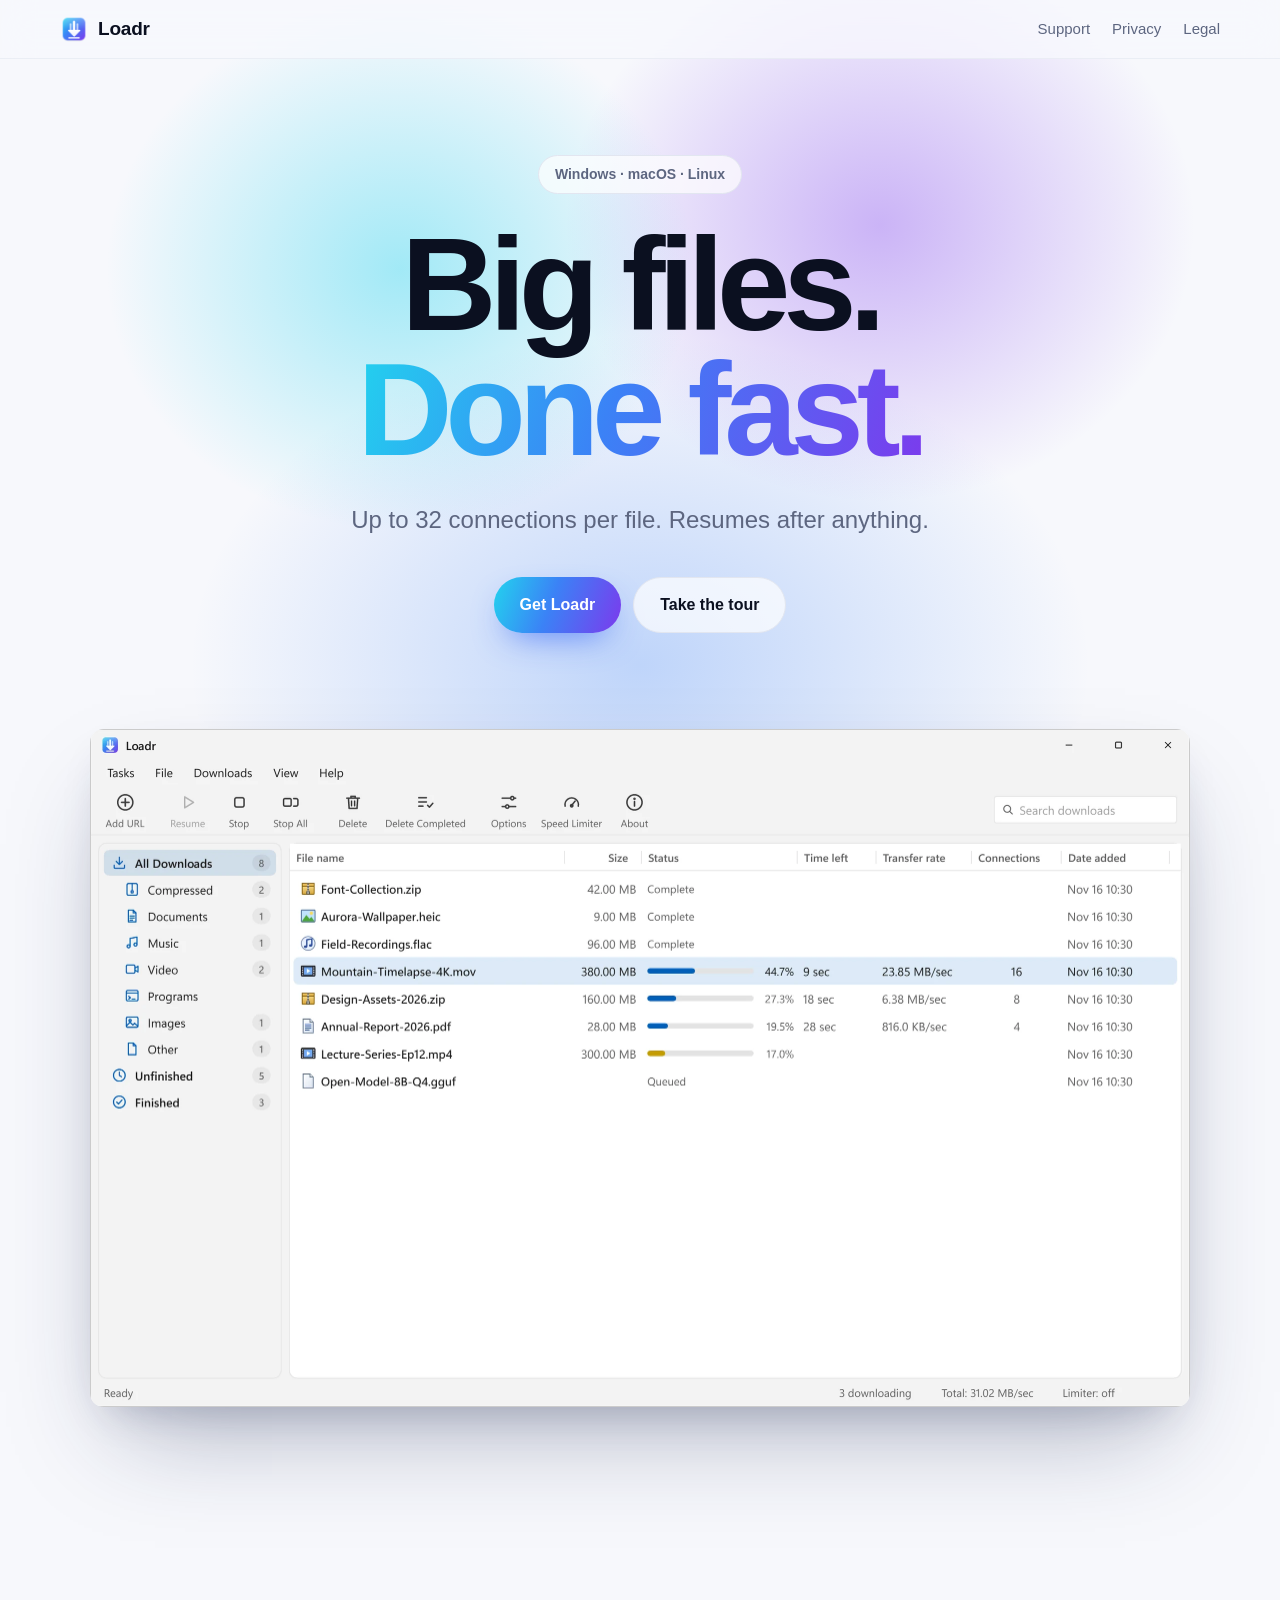
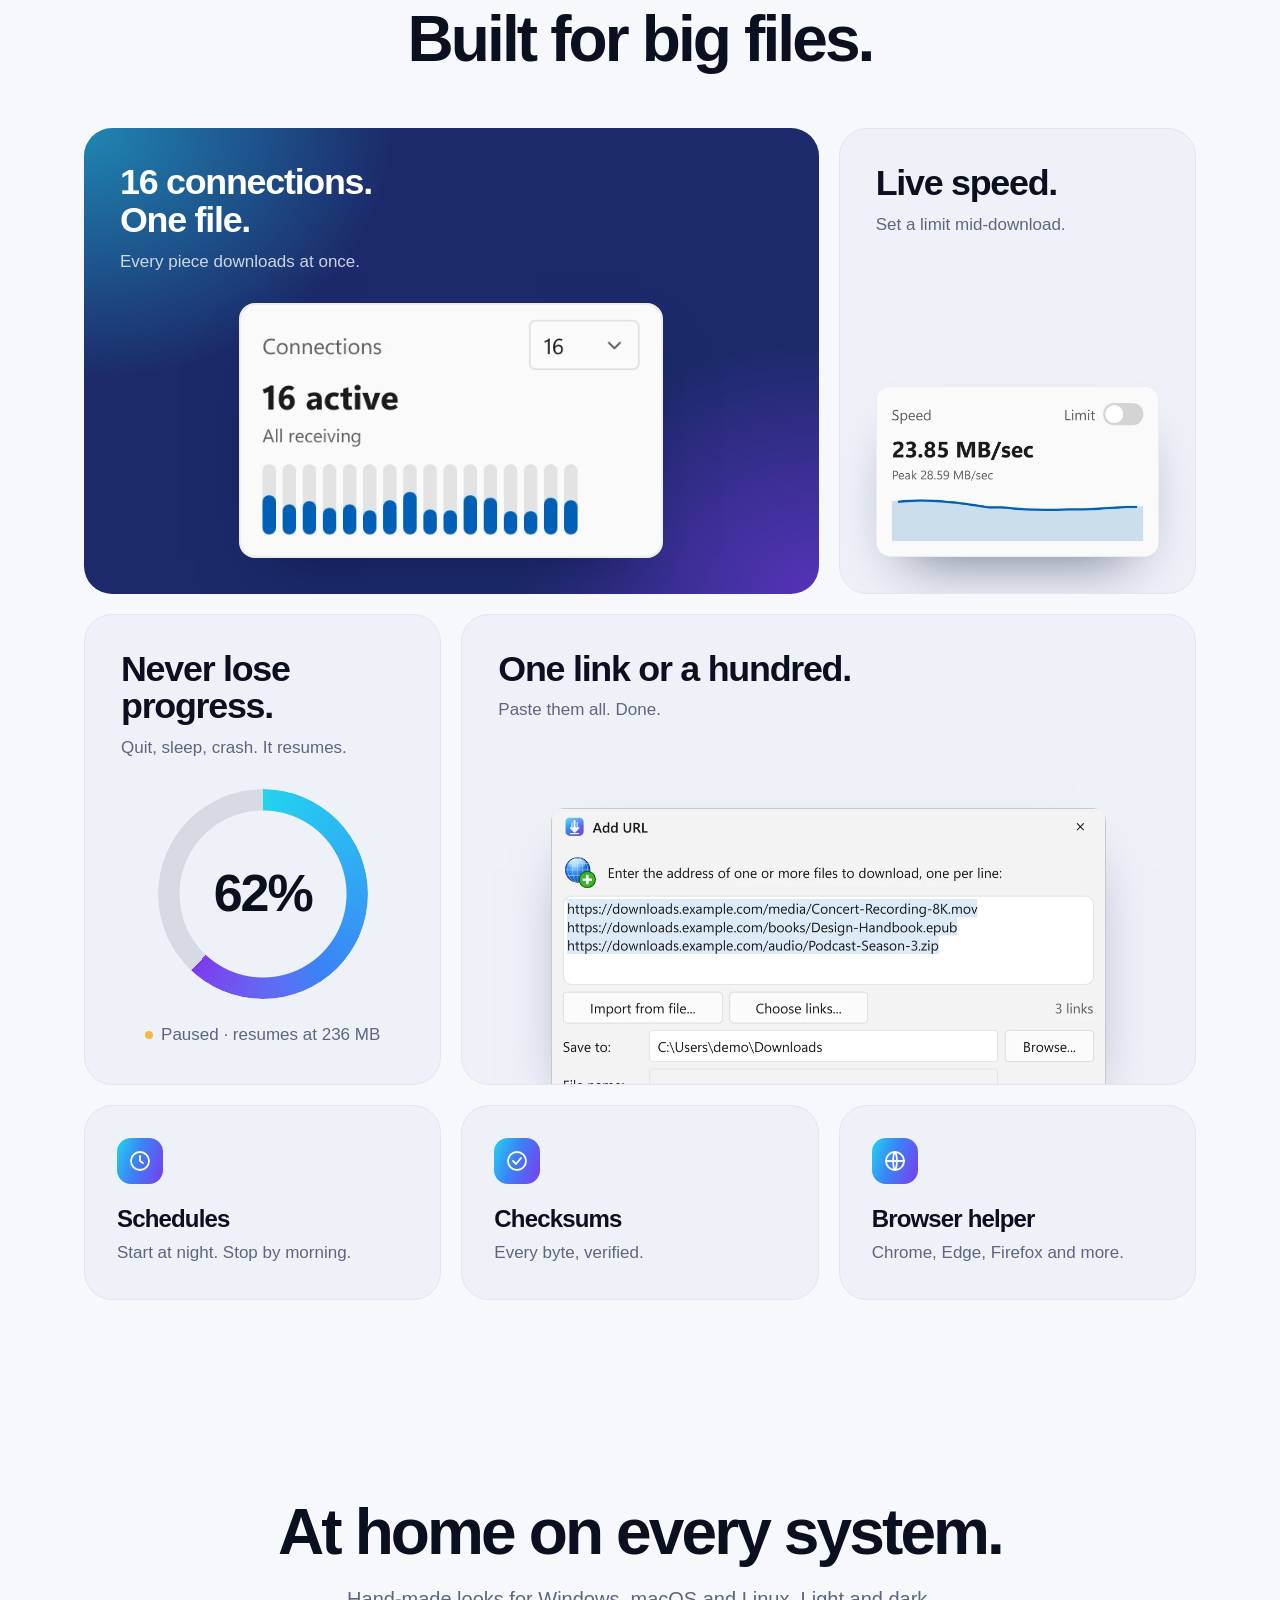
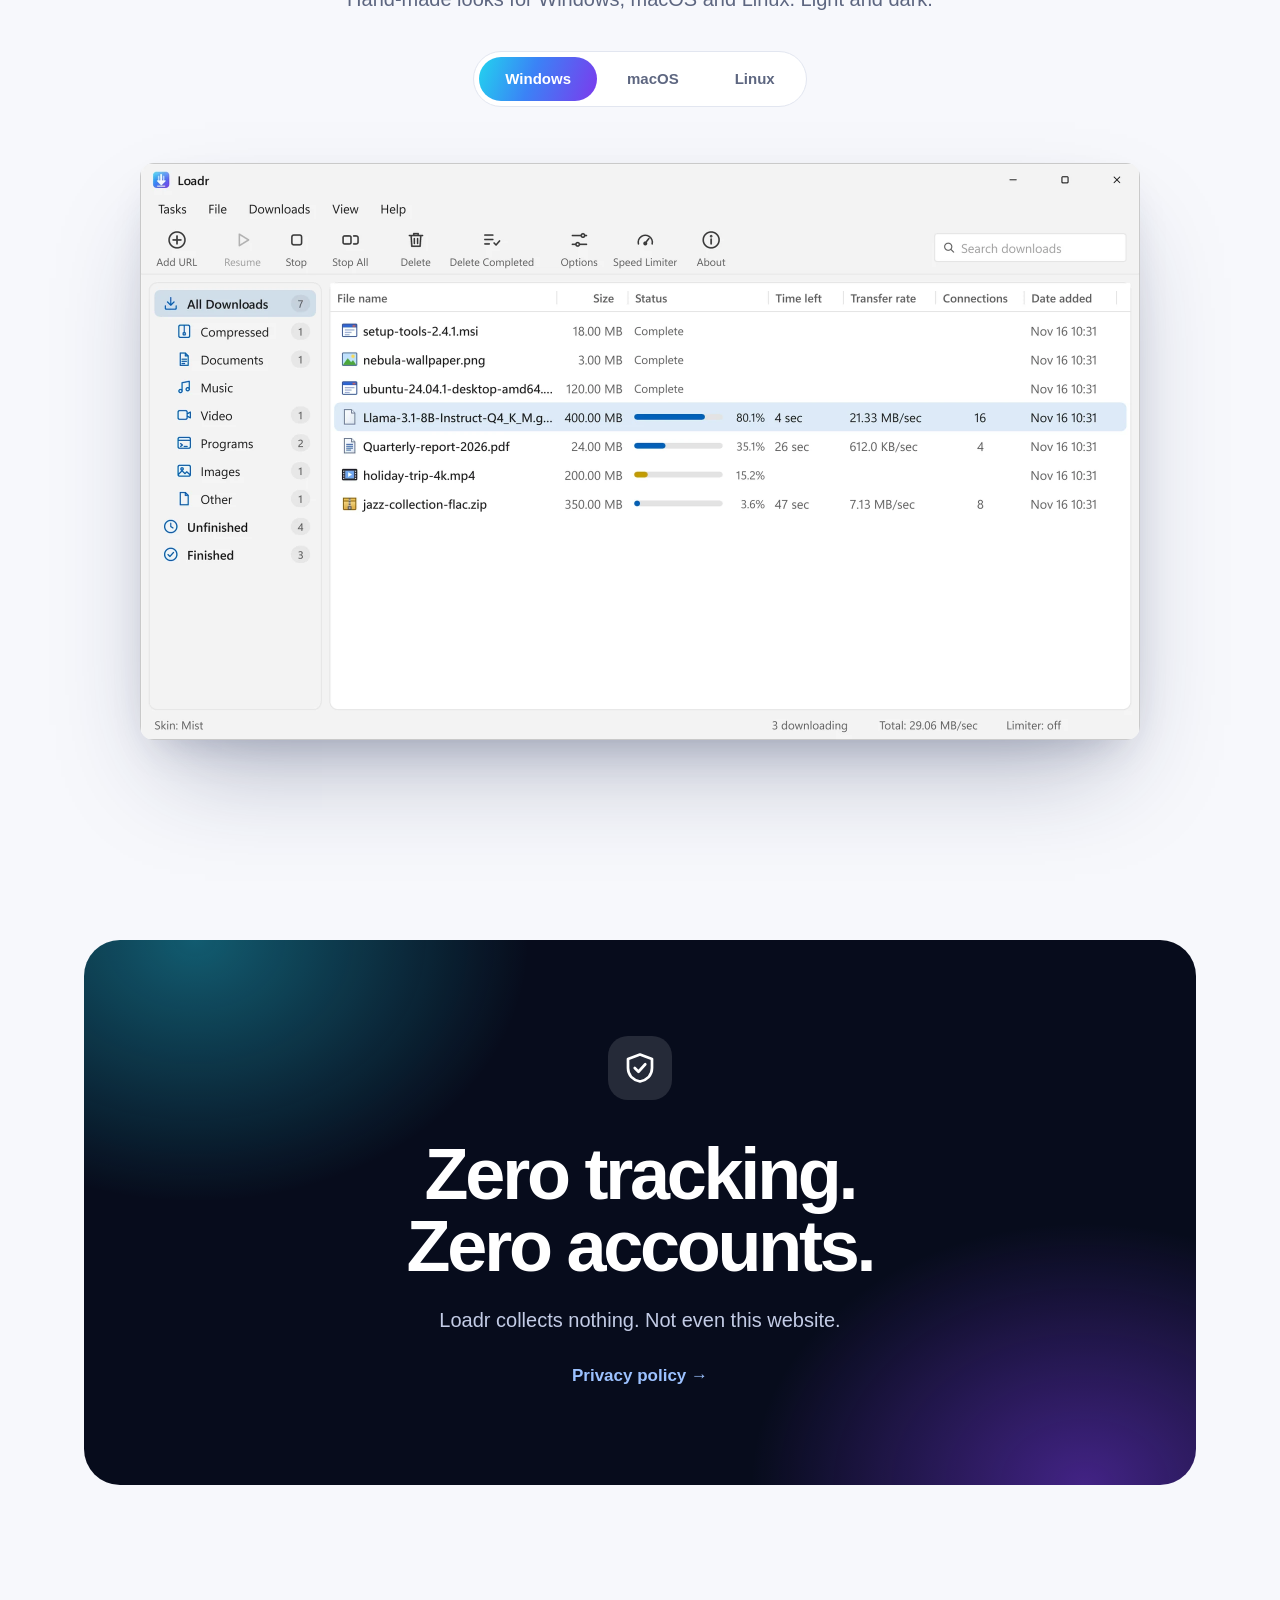
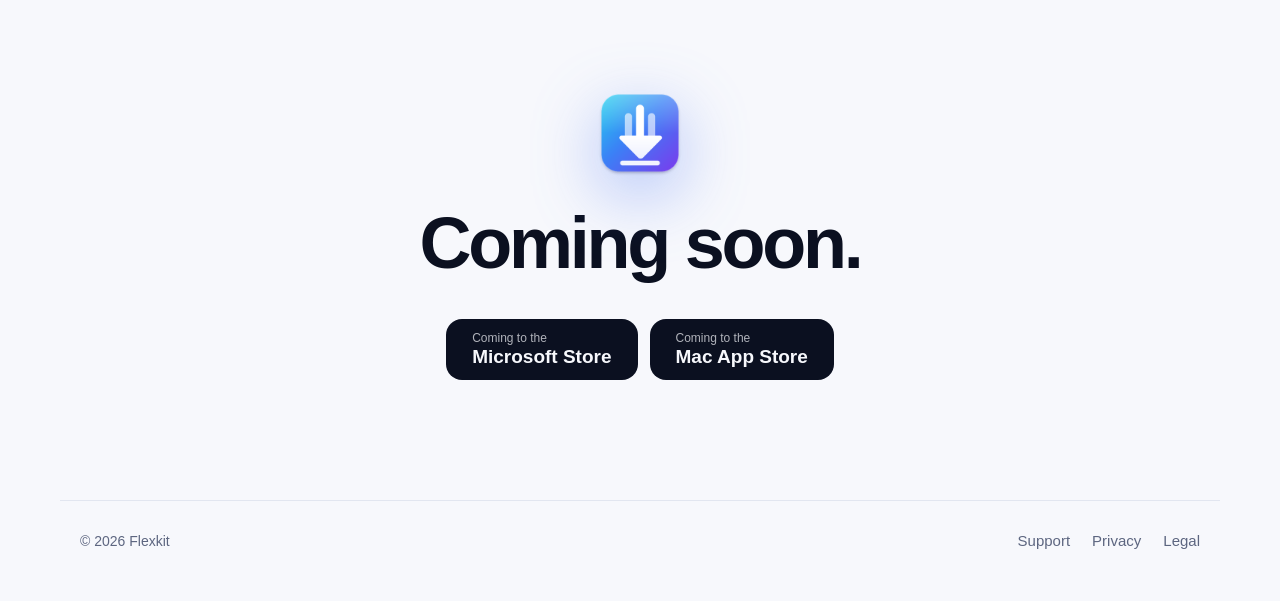
==== commit 573d77b4: "Update the website Generated by tools/build_site.py in the app repository." ====
--- a/index.html
+++ b/index.html
@@ -3,8 +3,8 @@
 <head>
 <meta charset="utf-8">
 <meta name="viewport" content="width=device-width, initial-scale=1">
-<title>Loadr – Download Manager for Windows, macOS and Linux</title>
-<meta name="description" content="Loadr downloads big files fast over many connections and never loses progress. No account, no tracking.">
+<title>Loadr – Big files, done fast</title>
+<meta name="description" content="Loadr downloads big files fast over many connections and never loses progress. For Windows, macOS and Linux. No account, no tracking.">
 <meta name="color-scheme" content="light dark">
 <link rel="icon" href="img/icon-64.png">
 <link rel="apple-touch-icon" href="img/icon-256.png">
@@ -18,106 +18,66 @@
 <main class="home">
 <section class="hero">
   <div class="glow" aria-hidden="true"></div>
-  <img class="appicon" src="img/icon-256.png" alt="" width="104" height="104">
-  <p class="eyebrow">Download manager for Windows, macOS and Linux</p>
-  <h1>Big files, <span class="grad">done fast.</span></h1>
-  <p class="lead">Loadr splits every file into pieces, fetches them over many connections at once and
-  puts them back together byte for byte. Close the app, lose your Wi-Fi, restart: it picks up exactly where it stopped.</p>
+  <p class="pill">Windows · macOS · Linux</p>
+  <h1>Big files.<br><span class="grad">Done fast.</span></h1>
+  <p class="lead">Up to 32 connections per file. Resumes after anything.</p>
   <div class="ctas">
     <a class="btn primary" href="#get">Get Loadr</a>
-    <a class="btn" href="#features">See what it does</a>
+    <a class="btn ghost" href="#features">Take the tour</a>
   </div>
-  <div class="stage">
-    <picture class="main-shot"><source srcset="img/main-dark.webp" media="(prefers-color-scheme: dark)"><img src="img/main-light.webp" alt="The Loadr window with downloads in progress" width="1000" height="616" loading="eager" decoding="async"></picture>
-    <picture class="float-shot"><source srcset="img/compact-dark.webp" media="(prefers-color-scheme: dark)"><img src="img/compact-light.webp" alt="A download in progress over 16 connections" width="500" height="246" loading="eager" decoding="async"></picture>
+  <div class="hero-shot"><picture><source srcset="img/main-dark.webp" media="(prefers-color-scheme: dark)"><img src="img/main-light.webp" alt="The Loadr window with downloads in progress" width="1100" height="678" loading="eager" decoding="async"></picture></div>
+</section>
+
+<section class="bento" id="features">
+  <h2 class="title">Built for big files.</h2>
+  <div class="grid">
+    <div class="tile wide accent">
+      <div class="copy"><h3>16 connections.<br>One file.</h3><p>Every piece downloads at once.</p></div>
+      <picture class="visual"><source srcset="img/conns-dark.webp" media="(prefers-color-scheme: dark)"><img src="img/conns-light.webp" alt="Sixteen connections, all receiving" width="253" height="152" loading="lazy" decoding="async"></picture>
+    </div>
+    <div class="tile">
+      <div class="copy"><h3>Live speed.</h3><p>Set a limit mid-download.</p></div>
+      <picture class="visual"><source srcset="img/speed-dark.webp" media="(prefers-color-scheme: dark)"><img src="img/speed-light.webp" alt="Live download speed with a speed limit switch" width="253" height="152" loading="lazy" decoding="async"></picture>
+    </div>
+    <div class="tile">
+      <div class="copy"><h3>Never lose progress.</h3><p>Quit, sleep, crash. It resumes.</p></div>
+      <div class="visual ring-wrap" aria-hidden="true">
+        <div class="ring"></div>
+        <p class="ring-note"><span class="dot"></span>Paused &middot; resumes at 236&nbsp;MB</p>
+      </div>
+    </div>
+    <div class="tile wide">
+      <div class="copy"><h3>One link or a hundred.</h3><p>Paste them all. Done.</p></div>
+      <picture class="visual bleed"><source srcset="img/links-dark.webp" media="(prefers-color-scheme: dark)"><img src="img/links-light.webp" alt="Adding several links at once" width="520" height="260" loading="lazy" decoding="async"></picture>
+    </div>
+    <div class="tile mini"><svg class="glyph" viewBox="0 0 24 24" width="24" height="24" fill="none" stroke="currentColor" stroke-width="1.8" stroke-linecap="round" stroke-linejoin="round" aria-hidden="true"><circle cx="12" cy="12" r="9"/><path d="M12 7v5l3 2"/></svg><h3>Schedules</h3><p>Start at night. Stop by morning.</p></div><div class="tile mini"><svg class="glyph" viewBox="0 0 24 24" width="24" height="24" fill="none" stroke="currentColor" stroke-width="1.8" stroke-linecap="round" stroke-linejoin="round" aria-hidden="true"><circle cx="12" cy="12" r="9"/><path d="m8 12 3 3 5-6"/></svg><h3>Checksums</h3><p>Every byte, verified.</p></div><div class="tile mini"><svg class="glyph" viewBox="0 0 24 24" width="24" height="24" fill="none" stroke="currentColor" stroke-width="1.8" stroke-linecap="round" stroke-linejoin="round" aria-hidden="true"><circle cx="12" cy="12" r="9"/><path d="M3 12h18M12 3c2.5 3 2.5 15 0 18M12 3c-2.5 3-2.5 15 0 18"/></svg><h3>Browser helper</h3><p>Chrome, Edge, Firefox and more.</p></div>
   </div>
 </section>
 
-<section class="stats" aria-label="At a glance">
-  <div><strong>32</strong><span>connections per file</span></div>
-  <div><strong>0</strong><span>bytes lost when it stops</span></div>
-  <div><strong>~25&nbsp;MB</strong><span>of memory</span></div>
-  <div><strong>0</strong><span>trackers, ads or accounts</span></div>
-</section>
-
-<section class="row" id="features">
-  <div class="text">
-    <p class="kicker">Speed</p>
-    <h2>See every connection at work.</h2>
-    <p>A live speed graph, a bar for every connection, and a speed limit you can set in the middle of a download.
-    Connections that finish early take over the biggest piece left, so the last few percent don't crawl.</p>
-  </div>
-  <picture class="shot"><source srcset="img/window-dark.webp" media="(prefers-color-scheme: dark)"><img src="img/window-light.webp" alt="A download&#x27;s speed graph and its 16 connections" width="560" height="444" loading="lazy" decoding="async"></picture>
-</section>
-
-<section class="row flip">
-  <div class="text">
-    <p class="kicker">Reliability</p>
-    <h2>Never lose a download.</h2>
-    <p>Progress only counts bytes that are really on disk, saved every second. Quit, sleep, lose the
-    connection or crash: Loadr resumes, and checks the file on the server hasn't changed first.</p>
-  </div>
-  <picture class="shot"><source srcset="img/done-dark.webp" media="(prefers-color-scheme: dark)"><img src="img/done-light.webp" alt="A finished download with Open and Show in Folder" width="550" height="345" loading="lazy" decoding="async"></picture>
-</section>
-
-<section class="row">
-  <div class="text">
-    <p class="kicker">Convenience</p>
-    <h2>Paste one link or a hundred.</h2>
-    <p>Paste a list, import a text file, or let the browser extension hand downloads over with their cookies.
-    Add mirrors, a checksum or a sign-in when a download needs them.</p>
-  </div>
-  <picture class="shot"><source srcset="img/add-dark.webp" media="(prefers-color-scheme: dark)"><img src="img/add-light.webp" alt="Adding three links at once" width="520" height="434" loading="lazy" decoding="async"></picture>
-</section>
-
 <section class="systems">
-  <p class="kicker">Native everywhere</p>
-  <h2>Looks at home on your system.</h2>
-  <p class="sub">Each system gets its own hand-made looks, light and dark. Switch in one click.</p>
+  <h2 class="title">At home on every system.</h2>
+  <p class="sub">Hand-made looks for Windows, macOS and Linux. Light and dark.</p>
   <div class="os">
     <input type="radio" name="os" id="os-windows" aria-label="Windows" checked><input type="radio" name="os" id="os-mac" aria-label="macOS"><input type="radio" name="os" id="os-linux" aria-label="Linux">
     <div class="tabs"><label for="os-windows">Windows</label><label for="os-mac">macOS</label><label for="os-linux">Linux</label></div>
-    <div class="panes"><figure class="pane pane-windows"><picture><source srcset="img/os-windows-dark.webp" media="(prefers-color-scheme: dark)"><img src="img/os-windows-light.webp" alt="Loadr on Windows" width="900" height="519" loading="lazy" decoding="async"></picture><figcaption>Mist and Graphite, made for Windows 11: flat surfaces, crisp corners and the system font. Plus Daylight, Midnight, Ocean and Sunrise everywhere.</figcaption></figure><figure class="pane pane-mac"><picture><source srcset="img/os-mac-dark.webp" media="(prefers-color-scheme: dark)"><img src="img/os-mac-light.webp" alt="Loadr on macOS" width="900" height="519" loading="lazy" decoding="async"></picture><figcaption>Studio, Studio Dark and Gel, with the window buttons where your hands expect them. Plus Daylight, Midnight, Ocean and Sunrise everywhere.</figcaption></figure><figure class="pane pane-linux"><picture><source srcset="img/os-linux-dark.webp" media="(prefers-color-scheme: dark)"><img src="img/os-linux-light.webp" alt="Loadr on Linux" width="900" height="519" loading="lazy" decoding="async"></picture><figcaption>Pebble and Charcoal, in the style of GNOME, with a tray icon on every desktop. Plus Daylight, Midnight, Ocean and Sunrise everywhere.</figcaption></figure></div>
+    <div class="panes"><figure class="pane pane-windows"><picture><source srcset="img/os-windows-dark.webp" media="(prefers-color-scheme: dark)"><img src="img/os-windows-light.webp" alt="Loadr on Windows" width="1000" height="577" loading="lazy" decoding="async"></picture></figure><figure class="pane pane-mac"><picture><source srcset="img/os-mac-dark.webp" media="(prefers-color-scheme: dark)"><img src="img/os-mac-light.webp" alt="Loadr on macOS" width="1000" height="577" loading="lazy" decoding="async"></picture></figure><figure class="pane pane-linux"><picture><source srcset="img/os-linux-dark.webp" media="(prefers-color-scheme: dark)"><img src="img/os-linux-light.webp" alt="Loadr on Linux" width="1000" height="577" loading="lazy" decoding="async"></picture></figure></div>
   </div>
-</section>
-
-<section class="cards">
-<article class="card"><svg class="glyph" viewBox="0 0 24 24" width="24" height="24" fill="none" stroke="currentColor" stroke-width="1.8" stroke-linecap="round" stroke-linejoin="round" aria-hidden="true"><path d="M13 2 4 14h7l-1 8 9-12h-7l1-8z"/></svg><h3>Fast</h3><ul><li>Up to 32 connections per file, 16 by default.</li><li>Connections that finish early take over the biggest piece left, so the last few percent don't crawl.</li><li>Change the number of connections while a file downloads.</li></ul></article>
-<article class="card"><svg class="glyph" viewBox="0 0 24 24" width="24" height="24" fill="none" stroke="currentColor" stroke-width="1.8" stroke-linecap="round" stroke-linejoin="round" aria-hidden="true"><path d="M12 3 4 6v6c0 5 3.5 8 8 9 4.5-1 8-4 8-9V6l-8-3z"/><path d="m8.5 12 2.5 2.5 4.5-5"/></svg><h3>Safe</h3><ul><li>Progress only counts bytes really on disk, saved every second.</li><li>Resumes after closing the app, sleep, lost Wi-Fi or a crash.</li><li>Checks the file on the server hasn't changed before resuming.</li></ul></article>
-<article class="card"><svg class="glyph" viewBox="0 0 24 24" width="24" height="24" fill="none" stroke="currentColor" stroke-width="1.8" stroke-linecap="round" stroke-linejoin="round" aria-hidden="true"><path d="M4 6h10M18 6h2M4 12h4M12 12h8M4 18h12"/><circle cx="16" cy="6" r="2"/><circle cx="10" cy="12" r="2"/><circle cx="18" cy="18" r="2"/></svg><h3>In control</h3><ul><li>A queue that runs as many downloads at once as you like.</li><li>Speed limits for everything, or for one file mid-download.</li><li>A schedule, and a pause when you're on battery.</li></ul></article>
-<article class="card"><svg class="glyph" viewBox="0 0 24 24" width="24" height="24" fill="none" stroke="currentColor" stroke-width="1.8" stroke-linecap="round" stroke-linejoin="round" aria-hidden="true"><circle cx="12" cy="12" r="9"/><path d="m8 12 3 3 5-6"/></svg><h3>Files you can trust</h3><ul><li>SHA-256 check of finished files, automatic when the server publishes one.</li><li>Mirror addresses: a failing mirror is skipped.</li><li>Downloads that need a sign-in, cookies or custom headers.</li></ul></article>
-<article class="card"><svg class="glyph" viewBox="0 0 24 24" width="24" height="24" fill="none" stroke="currentColor" stroke-width="1.8" stroke-linecap="round" stroke-linejoin="round" aria-hidden="true"><path d="M2 12s3.5-7 10-7 10 7 10 7-3.5 7-10 7S2 12 2 12z"/><circle cx="12" cy="12" r="3"/></svg><h3>Clear</h3><ul><li>A live speed graph and a bar for every connection.</li><li>Downloads sorted by type, searchable by name or address.</li><li>Progress on the taskbar or Dock, and a notification when done.</li></ul></article>
-<article class="card"><svg class="glyph" viewBox="0 0 24 24" width="24" height="24" fill="none" stroke="currentColor" stroke-width="1.8" stroke-linecap="round" stroke-linejoin="round" aria-hidden="true"><path d="M12 3a9 9 0 1 0 0 18c1.1 0 1.5-.8 1.5-1.6 0-1.4-1.2-1.6-1.2-3 0-.9.7-1.4 1.7-1.4H17a4 4 0 0 0 4-4c0-4.4-4-8-9-8z"/><circle cx="7.5" cy="11" r="1"/><circle cx="10" cy="7" r="1"/><circle cx="15" cy="7.5" r="1"/></svg><h3>Yours</h3><ul><li>Eleven hand-made looks, each system with its own.</li><li>English, German, Spanish, French, Japanese and Chinese.</li><li>Works with screen readers.</li></ul></article>
 </section>
 
 <section class="privacy-band">
   <svg class="glyph" viewBox="0 0 24 24" width="24" height="24" fill="none" stroke="currentColor" stroke-width="1.8" stroke-linecap="round" stroke-linejoin="round" aria-hidden="true"><path d="M12 3 4 6v6c0 5 3.5 8 8 9 4.5-1 8-4 8-9V6l-8-3z"/><path d="m8.5 12 2.5 2.5 4.5-5"/></svg>
-  <div>
-    <h2>Private by design.</h2>
-    <p>No account, no ads, no analytics. Loadr collects no data at all, and neither does this website:
-    no cookies, no scripts, no third-party requests.</p>
-    <a href="privacy/">Read the privacy policy &rarr;</a>
-  </div>
-</section>
-
-<section class="faq">
-  <h2>Questions</h2>
-  <details><summary>Which systems does it run on?</summary><p>Windows 10 and 11, macOS 11 or later (Apple silicon and Intel) and Linux. It is a native app on each, with looks made for that system.</p></details>
-<details><summary>How much does it cost?</summary><p>Loadr will be a paid app, bought once in the Microsoft Store and the Mac App Store. No subscription, no account.</p></details>
-<details><summary>What can it download?</summary><p>Direct links to files over HTTP and HTTPS. It does not download from video streaming sites, torrents or FTP.</p></details>
-<details><summary>Does it work with my browser?</summary><p>Yes: a small extension for Chrome, Edge, Brave, Vivaldi and Firefox hands downloads to Loadr with their cookies, so downloads that need you to be signed in work too.</p></details>
-<details><summary>What does it know about me?</summary><p>Nothing. Loadr has no analytics, no crash reporting service and no account. The only traffic is the downloads you start. Read the <a href="privacy/">privacy policy</a>.</p></details>
+  <h2>Zero tracking.<br>Zero accounts.</h2>
+  <p>Loadr collects nothing. Not even this website.</p>
+  <a href="privacy/">Privacy policy &rarr;</a>
 </section>
 
 <section class="get" id="get">
-  <img src="img/icon-256.png" alt="" width="72" height="72">
+  <img src="img/icon-256.png" alt="" width="96" height="96">
   <h2>Coming soon.</h2>
-  <p>Loadr is on its way to the Microsoft Store and the Mac App Store, with a Linux edition to follow.</p>
   <div class="ctas">
-    <span class="btn store">Microsoft Store <small>coming soon</small></span>
-    <span class="btn store">Mac App Store <small>coming soon</small></span>
+    <span class="badge"><small>Coming to the</small>Microsoft Store</span>
+    <span class="badge"><small>Coming to the</small>Mac App Store</span>
   </div>
-  <p class="small">Questions in the meantime? <a href="support/">Contact support</a>.</p>
 </section>
 </main>
 <footer>
--- a/style.css
+++ b/style.css
@@ -1,31 +1,30 @@
 /* Website style (copied to site/style.css by tools/build_site.py). No web fonts and no
    scripts: the system font is used and the page makes no third-party requests. */
 :root {
-  --bg: #f6f7fb;
-  --bg-2: #ffffff;
+  --bg: #f7f8fc;
   --surface: #ffffff;
-  --text: #0f172a;
-  --muted: #5b6478;
-  --line: #e3e6ef;
+  --tile: #eef1f8;
+  --text: #0b1020;
+  --muted: #5d6680;
+  --line: #e2e6f0;
   --accent: #3b6cf6;
   --c1: #22d3ee;
   --c2: #3b82f6;
   --c3: #7c3aed;
   --grad: linear-gradient(110deg, var(--c1) 0%, var(--c2) 45%, var(--c3) 100%);
-  --shadow: 0 40px 90px -20px rgba(30, 41, 80, 0.35), 0 12px 30px -10px rgba(30, 41, 80, 0.18);
-  --radius: 18px;
+  --shadow: 0 50px 100px -30px rgba(30, 41, 80, 0.35), 0 18px 40px -20px rgba(30, 41, 80, 0.25);
   color-scheme: light dark;
 }
 @media (prefers-color-scheme: dark) {
   :root {
-    --bg: #070b16;
-    --bg-2: #0c1222;
-    --surface: #10172a;
-    --text: #eef2ff;
-    --muted: #9aa5c0;
-    --line: #1d2742;
+    --bg: #05080f;
+    --surface: #0d1322;
+    --tile: #0d1322;
+    --text: #f1f4ff;
+    --muted: #8e99b5;
+    --line: #1a2238;
     --accent: #7aa2ff;
-    --shadow: 0 40px 90px -20px rgba(0, 0, 0, 0.75), 0 12px 30px -10px rgba(0, 0, 0, 0.5);
+    --shadow: 0 50px 100px -30px rgba(0, 0, 0, 0.85), 0 18px 40px -20px rgba(0, 0, 0, 0.6);
   }
 }
 * { box-sizing: border-box; }
@@ -35,7 +34,7 @@
   margin: 0;
   background: var(--bg);
   color: var(--text);
-  font: 17px/1.6 -apple-system, BlinkMacSystemFont, "Segoe UI Variable Text", "Segoe UI", "Inter", Roboto, "Helvetica Neue", Arial, sans-serif;
+  font: 17px/1.6 -apple-system, BlinkMacSystemFont, "Segoe UI Variable Display", "Segoe UI", "Inter", Roboto, "Helvetica Neue", Arial, sans-serif;
   -webkit-font-smoothing: antialiased;
   overflow-x: hidden;
 }
@@ -50,11 +49,11 @@
 .top {
   position: sticky; top: 0; z-index: 10;
   display: flex; align-items: center; justify-content: space-between; gap: 16px;
-  padding: 14px max(20px, calc((100vw - 1120px) / 2));
-  background: color-mix(in srgb, var(--bg) 78%, transparent);
-  backdrop-filter: saturate(1.6) blur(14px);
-  -webkit-backdrop-filter: saturate(1.6) blur(14px);
-  border-bottom: 1px solid color-mix(in srgb, var(--line) 70%, transparent);
+  padding: 14px max(20px, calc((100vw - 1160px) / 2));
+  background: color-mix(in srgb, var(--bg) 75%, transparent);
+  backdrop-filter: saturate(1.6) blur(16px);
+  -webkit-backdrop-filter: saturate(1.6) blur(16px);
+  border-bottom: 1px solid color-mix(in srgb, var(--line) 60%, transparent);
 }
 .brand { display: flex; align-items: center; gap: 10px; color: var(--text); font-weight: 700; font-size: 19px; letter-spacing: -0.01em; }
 .brand img { border-radius: 7px; }
@@ -63,81 +62,102 @@
 nav a { color: var(--muted); font-size: 15px; }
 nav a[aria-current="page"], nav a:hover { color: var(--text); text-decoration: none; }
 footer {
-  max-width: 1120px; margin: 96px auto 0; padding: 26px 20px 44px;
+  max-width: 1160px; margin: 120px auto 0; padding: 28px 20px 48px;
   display: flex; align-items: center; justify-content: space-between; gap: 16px; flex-wrap: wrap;
   color: var(--muted); font-size: 14px; border-top: 1px solid var(--line);
 }
 
 /* ---------- shared ---------- */
-main { max-width: 1120px; margin: 0 auto; padding: 0 20px; }
-.kicker {
-  display: inline-block; margin: 0 0 12px; font-size: 13px; font-weight: 700; letter-spacing: 0.08em;
-  text-transform: uppercase; background: var(--grad); -webkit-background-clip: text; background-clip: text; color: transparent;
-}
-h2 { font-size: clamp(30px, 4.2vw, 46px); line-height: 1.08; letter-spacing: -0.03em; margin: 0 0 16px; }
+main { max-width: 1160px; margin: 0 auto; padding: 0 24px; }
 .grad { background: var(--grad); -webkit-background-clip: text; background-clip: text; color: transparent; }
+.title {
+  font-size: clamp(36px, 5.6vw, 64px); line-height: 1.02; letter-spacing: -0.045em;
+  text-align: center; margin: 0 0 56px;
+}
 .btn {
-  display: inline-flex; align-items: center; gap: 8px; padding: 13px 22px; border-radius: 999px;
-  font-weight: 600; font-size: 16px; color: var(--text); background: var(--surface);
-  border: 1px solid var(--line); transition: transform .15s ease, box-shadow .15s ease;
-}
-.btn:hover { text-decoration: none; transform: translateY(-1px); box-shadow: 0 10px 24px -12px rgba(30, 41, 80, .5); }
-.btn.primary { color: #fff; border: 0; background: var(--grad); box-shadow: 0 12px 30px -12px rgba(59, 108, 246, .8); }
-.btn.store { cursor: default; flex-direction: column; gap: 0; line-height: 1.25; padding: 12px 26px; }
-.btn.store:hover { transform: none; box-shadow: none; }
-.btn.store small { font-weight: 500; font-size: 12px; color: var(--muted); }
+  display: inline-flex; align-items: center; padding: 14px 26px; border-radius: 999px;
+  font-weight: 600; font-size: 16px; transition: transform .15s ease, box-shadow .15s ease;
+}
+.btn:hover { text-decoration: none; transform: translateY(-1px); }
+.btn.primary { color: #fff; background: var(--grad); box-shadow: 0 14px 34px -14px rgba(59, 108, 246, .9); }
+.btn.ghost { color: var(--text); border: 1px solid var(--line); background: color-mix(in srgb, var(--surface) 70%, transparent); }
 .ctas { display: flex; gap: 12px; justify-content: center; flex-wrap: wrap; }
 
 /* ---------- hero ---------- */
-.hero { position: relative; text-align: center; padding: 72px 0 0; }
+.hero { position: relative; text-align: center; padding: 96px 0 0; }
 .glow {
-  position: absolute; inset: -140px -30vw auto; height: 820px; z-index: -1; pointer-events: none;
+  position: absolute; left: 50%; top: -120px; width: 1500px; height: 1100px; transform: translateX(-50%);
+  z-index: -1; pointer-events: none;
   background:
-    radial-gradient(40% 50% at 28% 30%, color-mix(in srgb, var(--c1) 38%, transparent), transparent 70%),
-    radial-gradient(42% 52% at 72% 28%, color-mix(in srgb, var(--c3) 34%, transparent), transparent 70%),
-    radial-gradient(50% 60% at 50% 70%, color-mix(in srgb, var(--c2) 26%, transparent), transparent 75%);
-  filter: blur(10px);
-}
-.appicon { margin: 0 auto 22px; width: 104px; height: 104px; filter: drop-shadow(0 18px 30px rgba(59, 108, 246, .35)); }
-.eyebrow { margin: 0 0 14px; color: var(--muted); font-weight: 600; font-size: 15px; }
-.hero h1 { font-size: clamp(44px, 8vw, 88px); line-height: 1.02; letter-spacing: -0.045em; margin: 0 0 22px; }
-.lead { font-size: clamp(18px, 2.2vw, 21px); color: var(--muted); max-width: 720px; margin: 0 auto 30px; }
-.stage { position: relative; margin: 64px auto 0; max-width: 1040px; padding-bottom: 40px; }
-.main-shot img { border-radius: 12px; box-shadow: var(--shadow); }
-.float-shot {
-  position: absolute; right: -40px; bottom: -10px; width: 44%;
-  transform: rotate(-1.5deg); animation: float 7s ease-in-out infinite;
-}
-.float-shot img { border-radius: 12px; box-shadow: var(--shadow); }
-@keyframes float { 50% { transform: rotate(-1.5deg) translateY(-12px); } }
-@media (prefers-reduced-motion: reduce) { .float-shot { animation: none; } }
-
-/* ---------- stats ---------- */
-.stats {
-  display: grid; grid-template-columns: repeat(4, 1fr); gap: 1px; margin-top: 88px;
-  background: var(--line); border: 1px solid var(--line); border-radius: var(--radius); overflow: hidden;
-}
-.stats div { background: var(--surface); padding: 26px 22px; text-align: center; }
-.stats strong { display: block; font-size: clamp(30px, 4vw, 42px); letter-spacing: -0.03em; line-height: 1.1;
-  background: var(--grad); -webkit-background-clip: text; background-clip: text; color: transparent; }
-.stats span { color: var(--muted); font-size: 15px; }
-
-/* ---------- feature rows ---------- */
-.row { display: grid; grid-template-columns: 5fr 6fr; gap: 64px; align-items: center; margin-top: 128px; }
-.row.flip .text { order: 2; }
-.row .text p:not(.kicker) { color: var(--muted); font-size: 19px; margin: 0; }
-.row .shot { margin: 0; }
-.row .shot img { border-radius: 12px; box-shadow: var(--shadow); margin: 0 auto; }
+    radial-gradient(28% 34% at 34% 30%, color-mix(in srgb, var(--c1) 40%, transparent), transparent 70%),
+    radial-gradient(30% 36% at 66% 26%, color-mix(in srgb, var(--c3) 36%, transparent), transparent 70%),
+    radial-gradient(40% 40% at 50% 66%, color-mix(in srgb, var(--c2) 30%, transparent), transparent 75%);
+}
+.pill {
+  display: inline-block; margin: 0 0 28px; padding: 7px 16px; border-radius: 999px; font-size: 14px; font-weight: 600;
+  color: var(--muted); background: color-mix(in srgb, var(--surface) 70%, transparent); border: 1px solid var(--line);
+}
+.hero h1 { font-size: clamp(56px, 11vw, 132px); line-height: 0.95; letter-spacing: -0.055em; margin: 0 0 28px; font-weight: 800; }
+.lead { font-size: clamp(19px, 2.4vw, 24px); color: var(--muted); margin: 0 auto 38px; max-width: 640px; }
+.hero-shot { margin: 96px auto 0; max-width: 1100px; }
+.hero-shot img { border-radius: 14px; box-shadow: var(--shadow); }
+
+/* ---------- bento ---------- */
+.bento { margin-top: 200px; }
+.grid { display: grid; grid-template-columns: repeat(6, 1fr); gap: 20px; }
+.tile {
+  grid-column: span 2; position: relative; overflow: hidden;
+  display: flex; flex-direction: column; gap: 28px;
+  padding: 36px 36px 0; min-height: 420px; border-radius: 28px;
+  background: var(--tile); border: 1px solid var(--line);
+}
+.tile.wide { grid-column: span 4; }
+.tile.accent {
+  color: #fff; border: 0;
+  background:
+    radial-gradient(70% 90% at 0% 0%, rgba(34, 211, 238, .55), transparent 60%),
+    radial-gradient(70% 90% at 100% 100%, rgba(124, 58, 237, .6), transparent 60%),
+    #1c2a6b;
+}
+.tile h3 { font-size: clamp(26px, 2.8vw, 36px); line-height: 1.05; letter-spacing: -0.035em; margin: 0 0 8px; font-weight: 750; }
+.tile p { margin: 0; color: var(--muted); font-size: 17px; }
+.tile.accent p { color: rgba(255, 255, 255, .78); }
+.tile .visual { margin-top: auto; padding-bottom: 36px; }
+.tile .visual img { width: 100%; border-radius: 16px; box-shadow: 0 30px 60px -30px rgba(10, 20, 60, .6); margin: 0 auto; }
+.tile.wide .visual img { width: 64%; }
+/* Windows that run off the bottom edge of their tile. */
+.tile .visual.bleed { padding-bottom: 0; margin-bottom: -2px; }
+.tile .visual.bleed img { border-radius: 14px 14px 0 0; }
+.tile.wide .visual.bleed img { width: 84%; }
+/* A progress ring drawn in CSS (the "Never lose progress" tile). */
+.ring-wrap { position: relative; display: flex; flex-direction: column; align-items: center; gap: 22px; }
+.ring {
+  width: 210px; height: 210px; border-radius: 50%; display: grid; place-items: center;
+  background: conic-gradient(var(--c1), var(--c2) 40%, var(--c3) 62%, color-mix(in srgb, var(--text) 10%, transparent) 62% 100%);
+  -webkit-mask: radial-gradient(farthest-side, transparent calc(100% - 22px), #000 calc(100% - 21px));
+          mask: radial-gradient(farthest-side, transparent calc(100% - 22px), #000 calc(100% - 21px));
+  position: relative;
+}
+.ring-wrap::before {
+  content: "62%"; position: absolute; top: 105px; left: 50%; transform: translate(-50%, -50%);
+  font-size: 52px; font-weight: 800; letter-spacing: -0.04em;
+}
+.ring-note { margin: 0; font-size: 15px; color: var(--muted); display: inline-flex; align-items: center; gap: 8px; }
+.ring-note .dot { width: 8px; height: 8px; border-radius: 50%; background: #f5b841; }
+.tile.mini { min-height: 0; padding: 32px; gap: 0; }
+.tile.mini .glyph { width: 46px; height: 46px; padding: 11px; border-radius: 14px; color: #fff; background: var(--grad); margin-bottom: 22px; }
+.tile.mini h3 { font-size: 24px; }
 
 /* ---------- systems (CSS-only tabs) ---------- */
-.systems { text-align: center; margin-top: 140px; }
-.systems .sub { color: var(--muted); font-size: 19px; margin: 0 auto 30px; max-width: 640px; }
+.systems { text-align: center; margin-top: 200px; }
+.systems .title { margin-bottom: 18px; }
+.systems .sub { color: var(--muted); font-size: 20px; margin: 0 auto 36px; }
 .os > input { position: absolute; opacity: 0; pointer-events: none; }
 .tabs {
   display: inline-flex; gap: 4px; padding: 5px; border-radius: 999px;
-  background: var(--surface); border: 1px solid var(--line); margin-bottom: 34px;
-}
-.tabs label { padding: 9px 22px; border-radius: 999px; cursor: pointer; font-weight: 600; font-size: 15px; color: var(--muted); }
+  background: var(--surface); border: 1px solid var(--line); margin-bottom: 56px;
+}
+.tabs label { padding: 10px 26px; border-radius: 999px; cursor: pointer; font-weight: 600; font-size: 15px; color: var(--muted); }
 .tabs label:hover { color: var(--text); }
 #os-windows:checked ~ .tabs label[for="os-windows"],
 #os-mac:checked ~ .tabs label[for="os-mac"],
@@ -145,97 +165,62 @@
 #os-windows:focus-visible ~ .tabs label[for="os-windows"],
 #os-mac:focus-visible ~ .tabs label[for="os-mac"],
 #os-linux:focus-visible ~ .tabs label[for="os-linux"] { outline: 2px solid var(--accent); outline-offset: 2px; }
-.pane { display: none; margin: 0; }
+.pane { display: none; margin: 0 auto; max-width: 1000px; }
 #os-windows:checked ~ .panes .pane-windows,
 #os-mac:checked ~ .panes .pane-mac,
-#os-linux:checked ~ .panes .pane-linux { display: block; animation: fade .35s ease; }
-@keyframes fade { from { opacity: 0; transform: translateY(8px); } }
-.pane img { border-radius: 12px; box-shadow: var(--shadow); margin: 0 auto; }
-.pane figcaption { color: var(--muted); font-size: 15px; margin: 22px auto 0; max-width: 620px; }
-
-/* ---------- cards ---------- */
-.cards { display: grid; grid-template-columns: repeat(3, 1fr); gap: 18px; margin-top: 128px; }
-.card {
-  background: var(--surface); border: 1px solid var(--line); border-radius: var(--radius); padding: 26px 26px 14px;
-  transition: transform .2s ease, box-shadow .2s ease;
-}
-.card:hover { transform: translateY(-3px); box-shadow: 0 24px 50px -28px rgba(30, 41, 80, .55); }
-.card .glyph {
-  width: 42px; height: 42px; padding: 9px; border-radius: 12px; color: #fff; background: var(--grad); margin-bottom: 16px;
-}
-.card h3 { margin: 0 0 10px; font-size: 19px; letter-spacing: -0.01em; }
-.card ul { margin: 0; padding-left: 18px; color: var(--muted); font-size: 15px; }
-.card li { margin-bottom: 8px; }
-
-/* ---------- privacy band ---------- */
+#os-linux:checked ~ .panes .pane-linux { display: block; animation: fade .4s ease; }
+@keyframes fade { from { opacity: 0; transform: translateY(10px); } }
+.pane img { border-radius: 14px; box-shadow: var(--shadow); }
+
+/* ---------- privacy ---------- */
 .privacy-band {
-  display: flex; gap: 28px; align-items: flex-start; margin-top: 128px; padding: 44px;
-  border-radius: 24px; color: #fff;
+  margin-top: 200px; padding: 96px 32px; border-radius: 36px; text-align: center; color: #fff;
   background:
-    radial-gradient(60% 120% at 0% 0%, rgba(34, 211, 238, .35), transparent 60%),
-    radial-gradient(60% 120% at 100% 100%, rgba(124, 58, 237, .45), transparent 60%),
-    #0b1226;
-}
-.privacy-band .glyph { flex: none; width: 56px; height: 56px; padding: 12px; border-radius: 16px; background: rgba(255, 255, 255, .12); color: #fff; }
-.privacy-band h2 { color: #fff; font-size: clamp(26px, 3.4vw, 36px); margin-bottom: 10px; }
-.privacy-band p { color: #c7d0e8; font-size: 18px; margin: 0 0 14px; max-width: 720px; }
+    radial-gradient(50% 80% at 10% 0%, rgba(34, 211, 238, .4), transparent 60%),
+    radial-gradient(50% 80% at 90% 100%, rgba(124, 58, 237, .5), transparent 60%),
+    #070c1c;
+}
+.privacy-band .glyph { width: 64px; height: 64px; padding: 14px; border-radius: 20px; background: rgba(255, 255, 255, .12); color: #fff; margin: 0 auto 30px; }
+.privacy-band h2 { font-size: clamp(40px, 6vw, 72px); line-height: 1; letter-spacing: -0.045em; margin: 0 0 22px; }
+.privacy-band p { color: #c3cce6; font-size: 20px; margin: 0 0 26px; }
 .privacy-band a { color: #9cc2ff; font-weight: 600; }
 
-/* ---------- FAQ ---------- */
-.faq { max-width: 800px; margin: 128px auto 0; }
-.faq h2 { text-align: center; margin-bottom: 28px; }
-.faq details { border-bottom: 1px solid var(--line); padding: 4px 0; }
-.faq summary {
-  cursor: pointer; list-style: none; padding: 18px 40px 18px 0; position: relative;
-  font-weight: 600; font-size: 18px;
-}
-.faq summary::-webkit-details-marker { display: none; }
-.faq summary::after {
-  content: "+"; position: absolute; right: 6px; top: 12px; font-size: 26px; font-weight: 400; color: var(--muted);
-  transition: transform .2s ease;
-}
-.faq details[open] summary::after { transform: rotate(45deg); }
-.faq details p { margin: 0 0 20px; color: var(--muted); }
-
 /* ---------- get ---------- */
-.get {
-  text-align: center; margin-top: 128px; padding: 64px 24px; border-radius: 28px;
-  background: var(--surface); border: 1px solid var(--line); position: relative; overflow: hidden;
-}
-.get::before {
-  content: ""; position: absolute; inset: -40% -10% auto; height: 120%; z-index: 0; pointer-events: none;
-  background: radial-gradient(50% 50% at 50% 0%, color-mix(in srgb, var(--c2) 22%, transparent), transparent 70%);
-}
-.get > * { position: relative; }
-.get img { margin: 0 auto 18px; }
-.get p { color: var(--muted); font-size: 18px; max-width: 560px; margin: 0 auto 26px; }
-.get .small { font-size: 15px; margin: 26px auto 0; }
+.get { text-align: center; margin-top: 200px; }
+.get img { margin: 0 auto 26px; filter: drop-shadow(0 20px 34px rgba(59, 108, 246, .4)); }
+.get h2 { font-size: clamp(40px, 6vw, 72px); line-height: 1; letter-spacing: -0.045em; margin: 0 0 40px; }
+.badge {
+  display: inline-flex; flex-direction: column; align-items: flex-start; line-height: 1.2;
+  padding: 12px 26px; border-radius: 16px; background: var(--text); color: var(--bg); font-weight: 650; font-size: 19px;
+}
+.badge small { font-weight: 500; font-size: 12px; opacity: .7; }
 
 /* ---------- documents (privacy, support, legal) ---------- */
-.doc { max-width: 740px; padding-top: 48px; }
+.doc { max-width: 740px; padding-top: 56px; }
 .doc h1 { font-size: clamp(34px, 5vw, 48px); line-height: 1.1; letter-spacing: -0.03em; margin: 0 0 10px; }
 .doc h2 { font-size: 22px; letter-spacing: -0.01em; margin: 38px 0 8px; }
 .doc h3 { font-size: 17px; margin: 24px 0 4px; }
 .doc h3 + p { margin-top: 0; }
-.doc p, .doc li { color: var(--text); }
 .doc ul { padding-left: 22px; }
 .doc em { color: var(--muted); font-style: normal; font-size: 15px; }
 code { font: 0.9em ui-monospace, SFMono-Regular, Menlo, Consolas, monospace; background: var(--surface); border: 1px solid var(--line); border-radius: 5px; padding: 1px 5px; }
 
 /* ---------- small screens ---------- */
-@media (max-width: 860px) {
-  .row { grid-template-columns: 1fr; gap: 28px; margin-top: 88px; }
-  .row.flip .text { order: 0; }
-  .cards { grid-template-columns: 1fr; margin-top: 88px; }
-  .stats { grid-template-columns: repeat(2, 1fr); }
-  .float-shot { right: -8px; width: 56%; bottom: -26px; }
-  .privacy-band { flex-direction: column; padding: 30px 24px; }
-  .hero { padding-top: 44px; }
-  .top nav { gap: 14px; }
-  .tabs label { padding: 8px 16px; }
+@media (max-width: 900px) {
+  .grid { grid-template-columns: 1fr; }
+  .tile, .tile.wide { grid-column: auto; min-height: 0; }
+  .tile.wide .visual img, .tile.wide .visual.bleed img { max-width: 100%; width: 100%; }
+  .bento, .systems, .privacy-band, .get { margin-top: 128px; }
+  .hero { padding-top: 56px; }
+  .hero-shot { margin-top: 64px; }
+  .title { margin-bottom: 36px; }
+  .privacy-band { padding: 64px 24px; }
 }
 @media (max-width: 520px) {
+  nav { gap: 14px; }
   nav a { font-size: 14px; }
   .top { padding-left: 16px; padding-right: 16px; }
   main { padding: 0 16px; }
-}
+  .tile { padding: 28px 24px 0; border-radius: 22px; }
+  .tabs label { padding: 9px 16px; }
+}
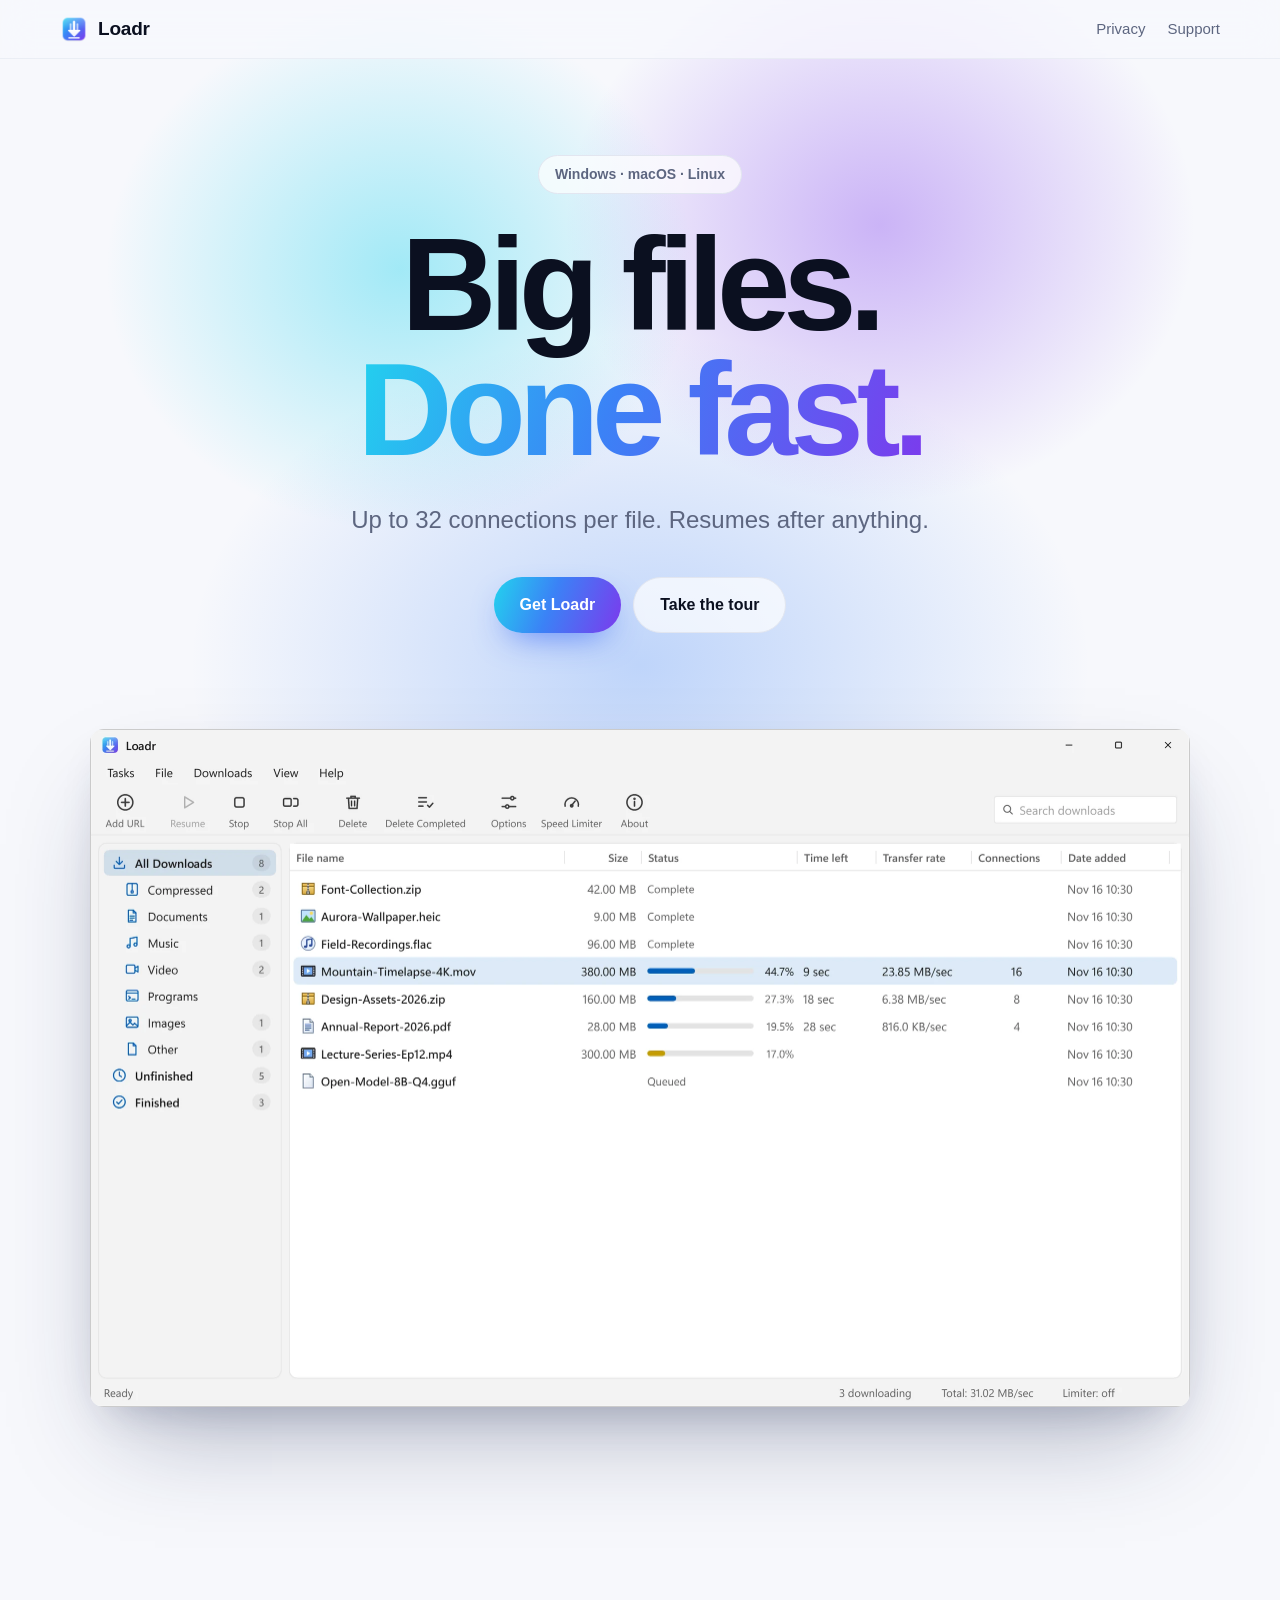
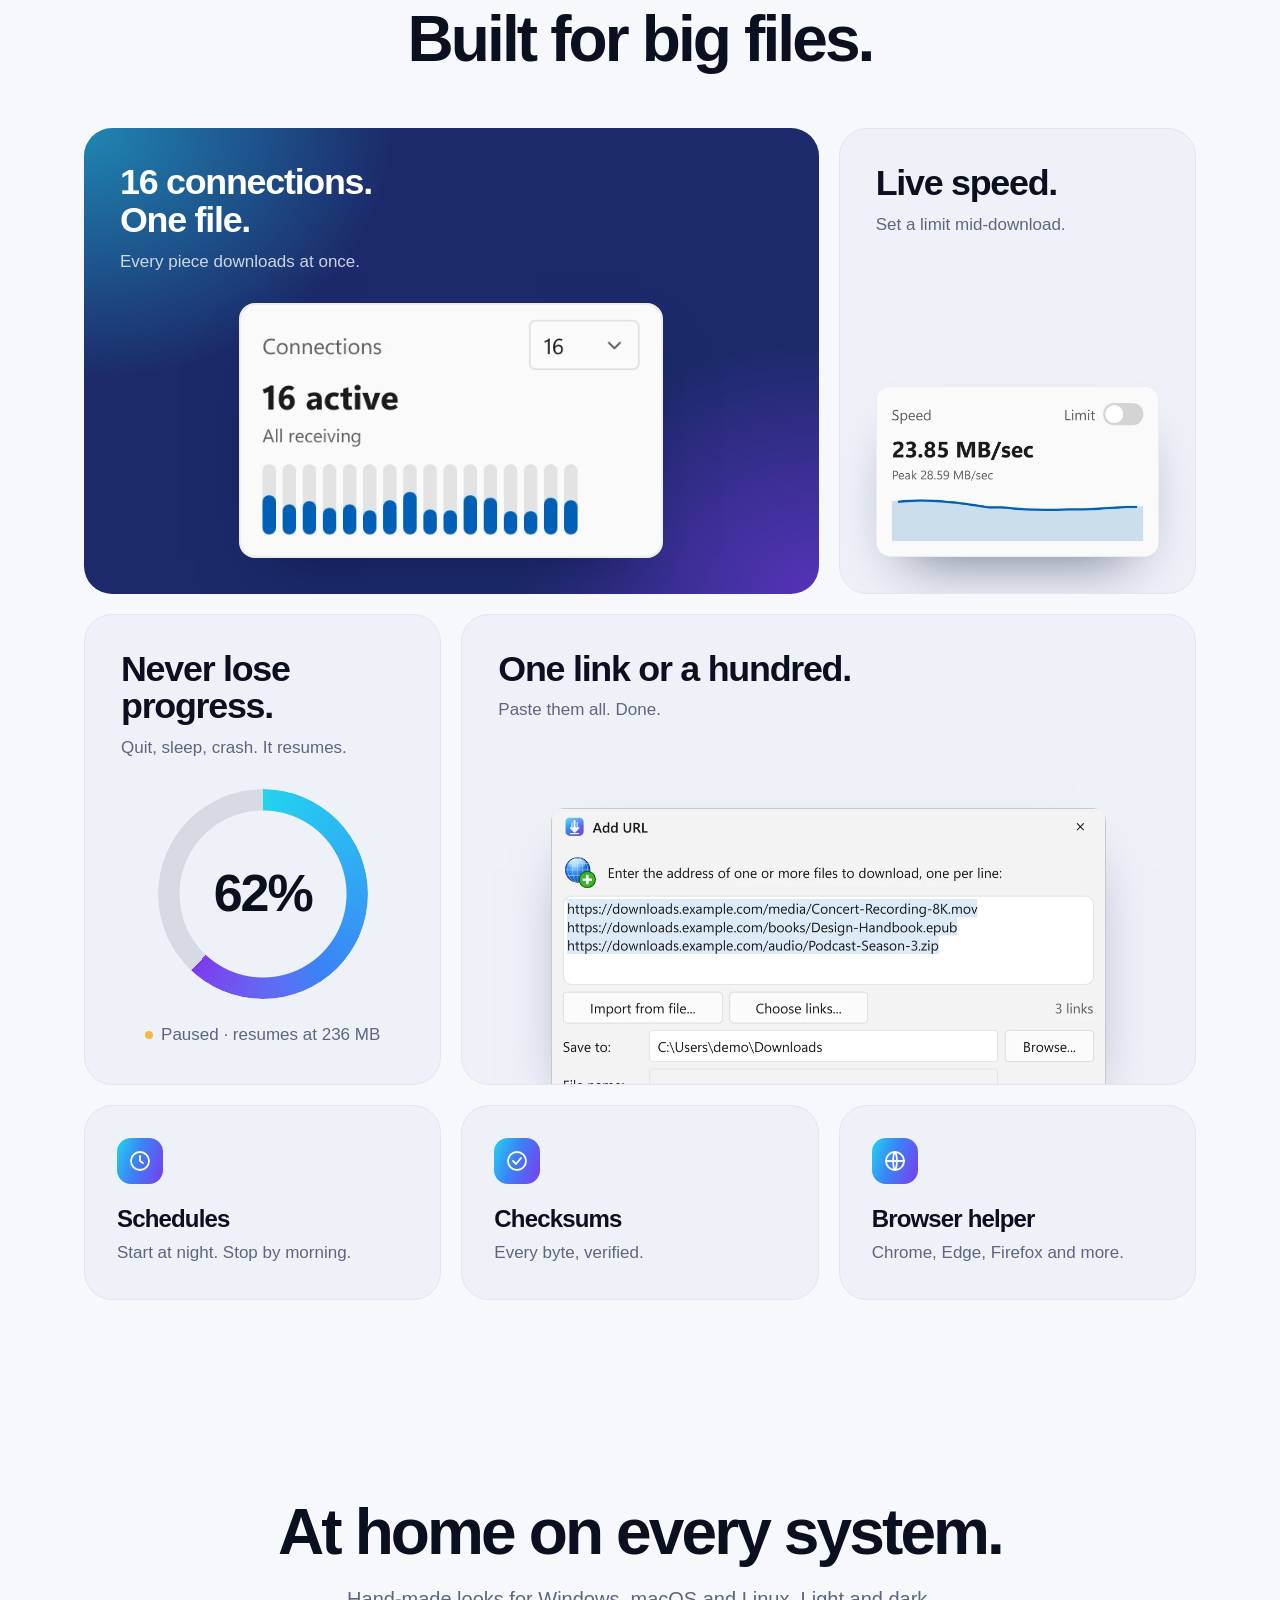
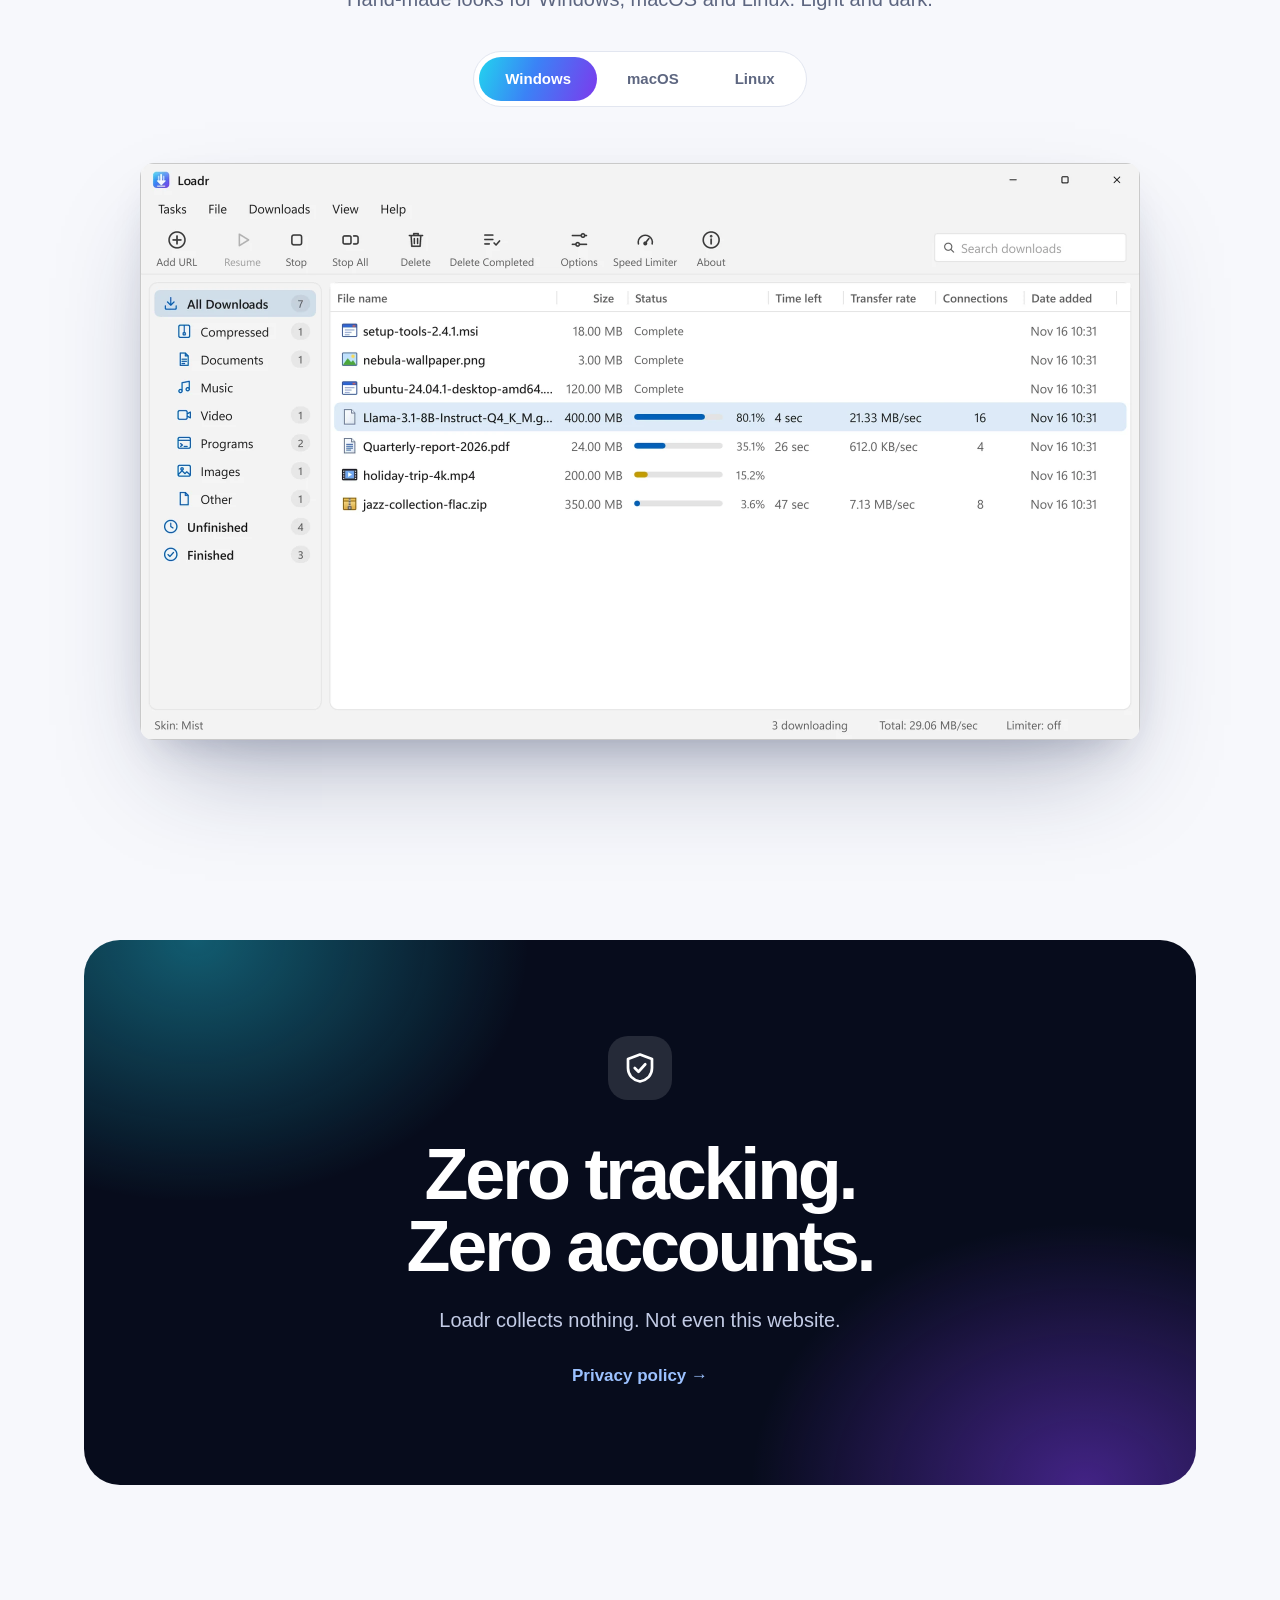
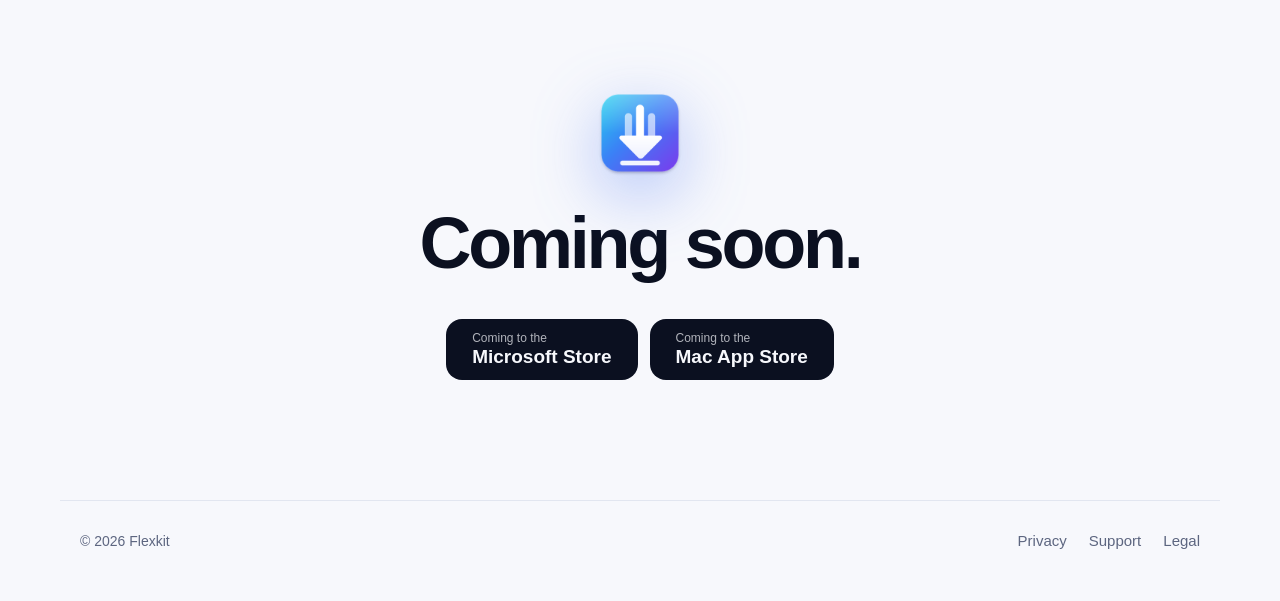
==== commit 58a9599c: "Update the website Generated by tools/build_site.py in the app repository." ====
--- a/index.html
+++ b/index.html
@@ -6,14 +6,14 @@
 <title>Loadr – Big files, done fast</title>
 <meta name="description" content="Loadr downloads big files fast over many connections and never loses progress. For Windows, macOS and Linux. No account, no tracking.">
 <meta name="color-scheme" content="light dark">
-<link rel="icon" href="img/icon-64.png">
-<link rel="apple-touch-icon" href="img/icon-256.png">
-<link rel="stylesheet" href="style.css">
+<link rel="icon" href="img/icon-64.png?v=38c56fb1af">
+<link rel="apple-touch-icon" href="img/icon-256.png?v=3b2b8973ac">
+<link rel="stylesheet" href="style.css?v=9e1d853f84">
 </head>
 <body>
 <header class="top">
-  <a class="brand" href=""><img src="img/icon-64.png" alt="" width="28" height="28">Loadr</a>
-  <nav><a href="support/">Support</a><a href="privacy/">Privacy</a><a href="legal/">Legal</a></nav>
+  <a class="brand" href=""><img src="img/icon-64.png?v=38c56fb1af" alt="" width="28" height="28">Loadr</a>
+  <nav><a href="privacy/">Privacy</a><a href="support/">Support</a></nav>
 </header>
 <main class="home">
 <section class="hero">
@@ -25,7 +25,7 @@
     <a class="btn primary" href="#get">Get Loadr</a>
     <a class="btn ghost" href="#features">Take the tour</a>
   </div>
-  <div class="hero-shot"><picture><source srcset="img/main-dark.webp" media="(prefers-color-scheme: dark)"><img src="img/main-light.webp" alt="The Loadr window with downloads in progress" width="1100" height="678" loading="eager" decoding="async"></picture></div>
+  <div class="hero-shot"><picture><source srcset="img/main-dark.webp?v=cec4f95485" media="(prefers-color-scheme: dark)"><img src="img/main-light.webp?v=a726b48a9c" alt="The Loadr window with downloads in progress" width="1100" height="678" loading="eager" decoding="async"></picture></div>
 </section>
 
 <section class="bento" id="features">
@@ -33,11 +33,11 @@
   <div class="grid">
     <div class="tile wide accent">
       <div class="copy"><h3>16 connections.<br>One file.</h3><p>Every piece downloads at once.</p></div>
-      <picture class="visual"><source srcset="img/conns-dark.webp" media="(prefers-color-scheme: dark)"><img src="img/conns-light.webp" alt="Sixteen connections, all receiving" width="253" height="152" loading="lazy" decoding="async"></picture>
+      <picture class="visual"><source srcset="img/conns-dark.webp?v=9357563a1e" media="(prefers-color-scheme: dark)"><img src="img/conns-light.webp?v=15ad174ae7" alt="Sixteen connections, all receiving" width="253" height="152" loading="lazy" decoding="async"></picture>
     </div>
     <div class="tile">
       <div class="copy"><h3>Live speed.</h3><p>Set a limit mid-download.</p></div>
-      <picture class="visual"><source srcset="img/speed-dark.webp" media="(prefers-color-scheme: dark)"><img src="img/speed-light.webp" alt="Live download speed with a speed limit switch" width="253" height="152" loading="lazy" decoding="async"></picture>
+      <picture class="visual"><source srcset="img/speed-dark.webp?v=9acc933d07" media="(prefers-color-scheme: dark)"><img src="img/speed-light.webp?v=f10d495ee6" alt="Live download speed with a speed limit switch" width="253" height="152" loading="lazy" decoding="async"></picture>
     </div>
     <div class="tile">
       <div class="copy"><h3>Never lose progress.</h3><p>Quit, sleep, crash. It resumes.</p></div>
@@ -48,7 +48,7 @@
     </div>
     <div class="tile wide">
       <div class="copy"><h3>One link or a hundred.</h3><p>Paste them all. Done.</p></div>
-      <picture class="visual bleed"><source srcset="img/links-dark.webp" media="(prefers-color-scheme: dark)"><img src="img/links-light.webp" alt="Adding several links at once" width="520" height="260" loading="lazy" decoding="async"></picture>
+      <picture class="visual bleed"><source srcset="img/links-dark.webp?v=c9a3439ea4" media="(prefers-color-scheme: dark)"><img src="img/links-light.webp?v=c458754250" alt="Adding several links at once" width="520" height="260" loading="lazy" decoding="async"></picture>
     </div>
     <div class="tile mini"><svg class="glyph" viewBox="0 0 24 24" width="24" height="24" fill="none" stroke="currentColor" stroke-width="1.8" stroke-linecap="round" stroke-linejoin="round" aria-hidden="true"><circle cx="12" cy="12" r="9"/><path d="M12 7v5l3 2"/></svg><h3>Schedules</h3><p>Start at night. Stop by morning.</p></div><div class="tile mini"><svg class="glyph" viewBox="0 0 24 24" width="24" height="24" fill="none" stroke="currentColor" stroke-width="1.8" stroke-linecap="round" stroke-linejoin="round" aria-hidden="true"><circle cx="12" cy="12" r="9"/><path d="m8 12 3 3 5-6"/></svg><h3>Checksums</h3><p>Every byte, verified.</p></div><div class="tile mini"><svg class="glyph" viewBox="0 0 24 24" width="24" height="24" fill="none" stroke="currentColor" stroke-width="1.8" stroke-linecap="round" stroke-linejoin="round" aria-hidden="true"><circle cx="12" cy="12" r="9"/><path d="M3 12h18M12 3c2.5 3 2.5 15 0 18M12 3c-2.5 3-2.5 15 0 18"/></svg><h3>Browser helper</h3><p>Chrome, Edge, Firefox and more.</p></div>
   </div>
@@ -60,7 +60,7 @@
   <div class="os">
     <input type="radio" name="os" id="os-windows" aria-label="Windows" checked><input type="radio" name="os" id="os-mac" aria-label="macOS"><input type="radio" name="os" id="os-linux" aria-label="Linux">
     <div class="tabs"><label for="os-windows">Windows</label><label for="os-mac">macOS</label><label for="os-linux">Linux</label></div>
-    <div class="panes"><figure class="pane pane-windows"><picture><source srcset="img/os-windows-dark.webp" media="(prefers-color-scheme: dark)"><img src="img/os-windows-light.webp" alt="Loadr on Windows" width="1000" height="577" loading="lazy" decoding="async"></picture></figure><figure class="pane pane-mac"><picture><source srcset="img/os-mac-dark.webp" media="(prefers-color-scheme: dark)"><img src="img/os-mac-light.webp" alt="Loadr on macOS" width="1000" height="577" loading="lazy" decoding="async"></picture></figure><figure class="pane pane-linux"><picture><source srcset="img/os-linux-dark.webp" media="(prefers-color-scheme: dark)"><img src="img/os-linux-light.webp" alt="Loadr on Linux" width="1000" height="577" loading="lazy" decoding="async"></picture></figure></div>
+    <div class="panes"><figure class="pane pane-windows"><picture><source srcset="img/os-windows-dark.webp?v=4af4ce2249" media="(prefers-color-scheme: dark)"><img src="img/os-windows-light.webp?v=5b9cbb52c4" alt="Loadr on Windows" width="1000" height="577" loading="lazy" decoding="async"></picture></figure><figure class="pane pane-mac"><picture><source srcset="img/os-mac-dark.webp?v=f8fea7fdfd" media="(prefers-color-scheme: dark)"><img src="img/os-mac-light.webp?v=59b51a0058" alt="Loadr on macOS" width="1000" height="577" loading="lazy" decoding="async"></picture></figure><figure class="pane pane-linux"><picture><source srcset="img/os-linux-dark.webp?v=bccd0fdfa7" media="(prefers-color-scheme: dark)"><img src="img/os-linux-light.webp?v=da6540b580" alt="Loadr on Linux" width="1000" height="577" loading="lazy" decoding="async"></picture></figure></div>
   </div>
 </section>
 
@@ -72,7 +72,7 @@
 </section>
 
 <section class="get" id="get">
-  <img src="img/icon-256.png" alt="" width="96" height="96">
+  <img src="img/icon-256.png?v=3b2b8973ac" alt="" width="96" height="96">
   <h2>Coming soon.</h2>
   <div class="ctas">
     <span class="badge"><small>Coming to the</small>Microsoft Store</span>
@@ -82,7 +82,7 @@
 </main>
 <footer>
   <span>© 2026 Flexkit</span>
-  <nav><a href="support/">Support</a><a href="privacy/">Privacy</a><a href="legal/">Legal</a></nav>
+  <nav><a href="privacy/">Privacy</a><a href="support/">Support</a><a href="legal/">Legal</a></nav>
 </footer>
 </body>
 </html>
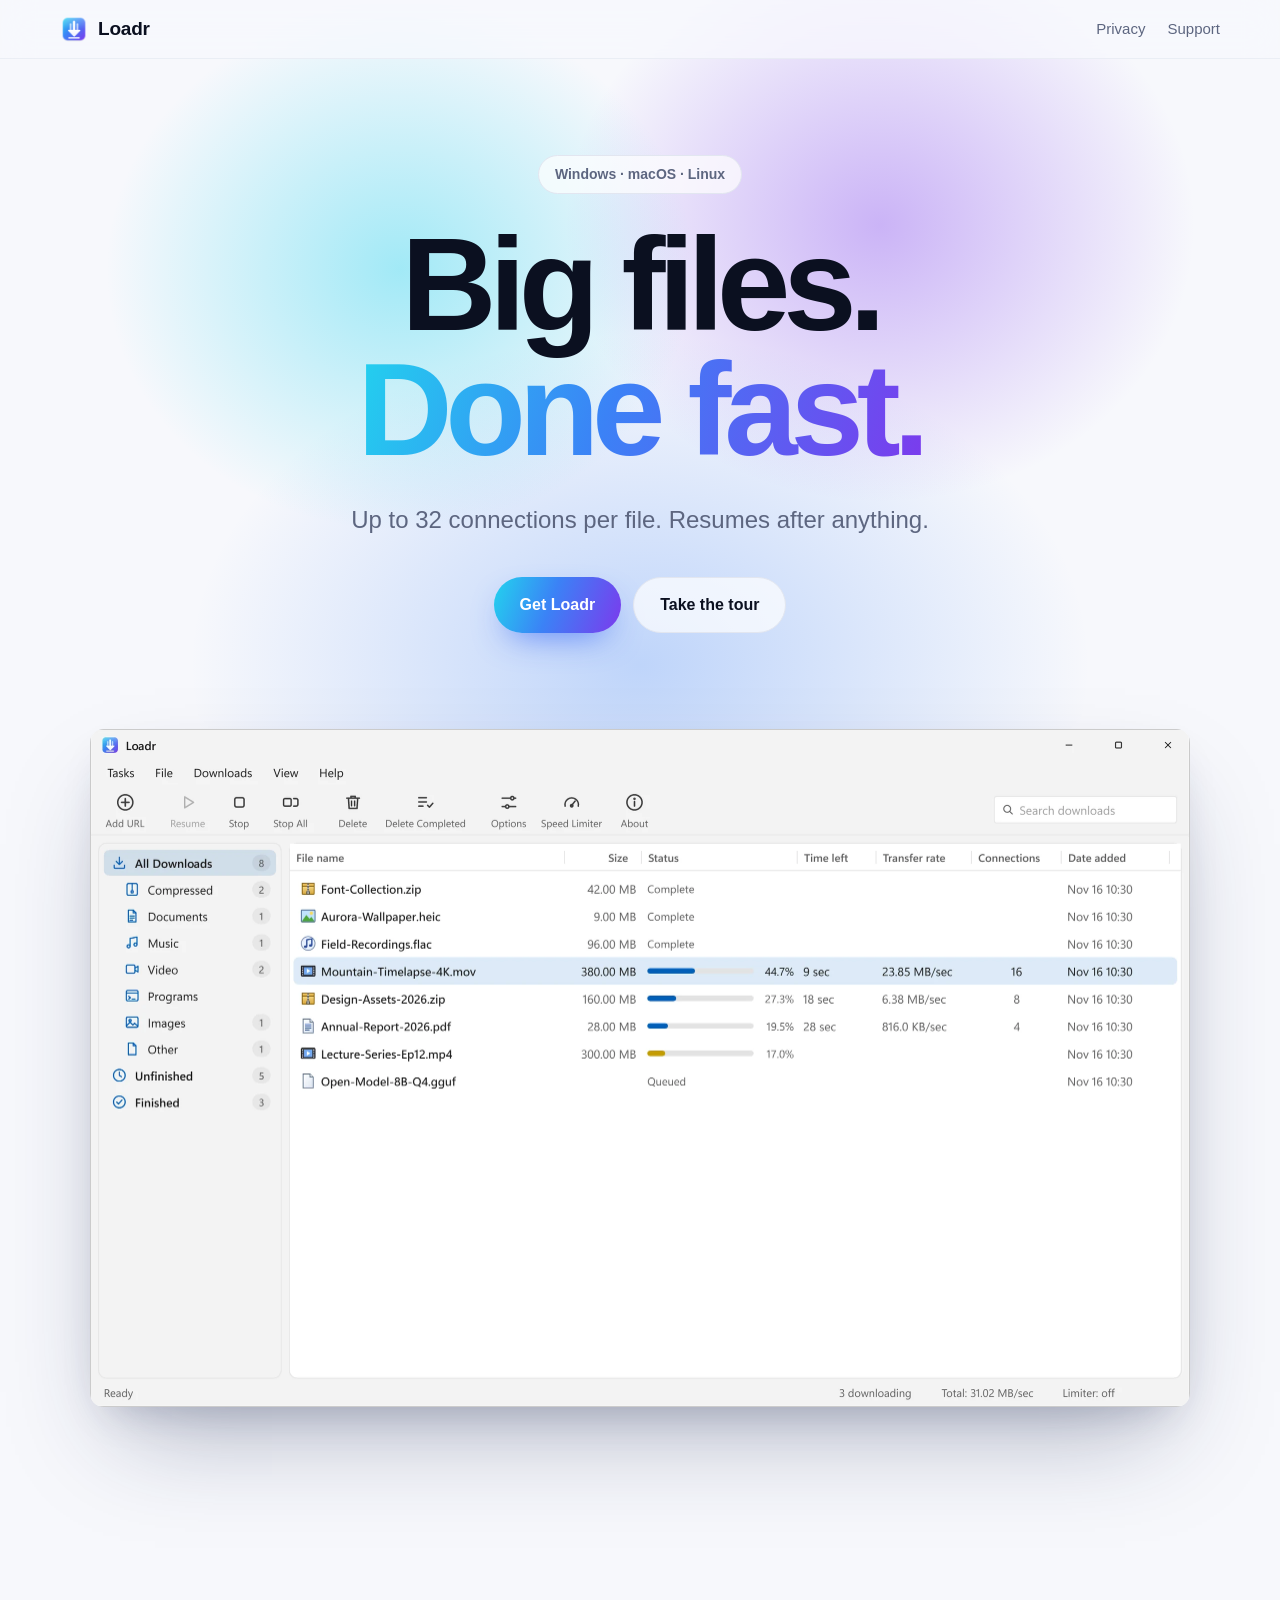
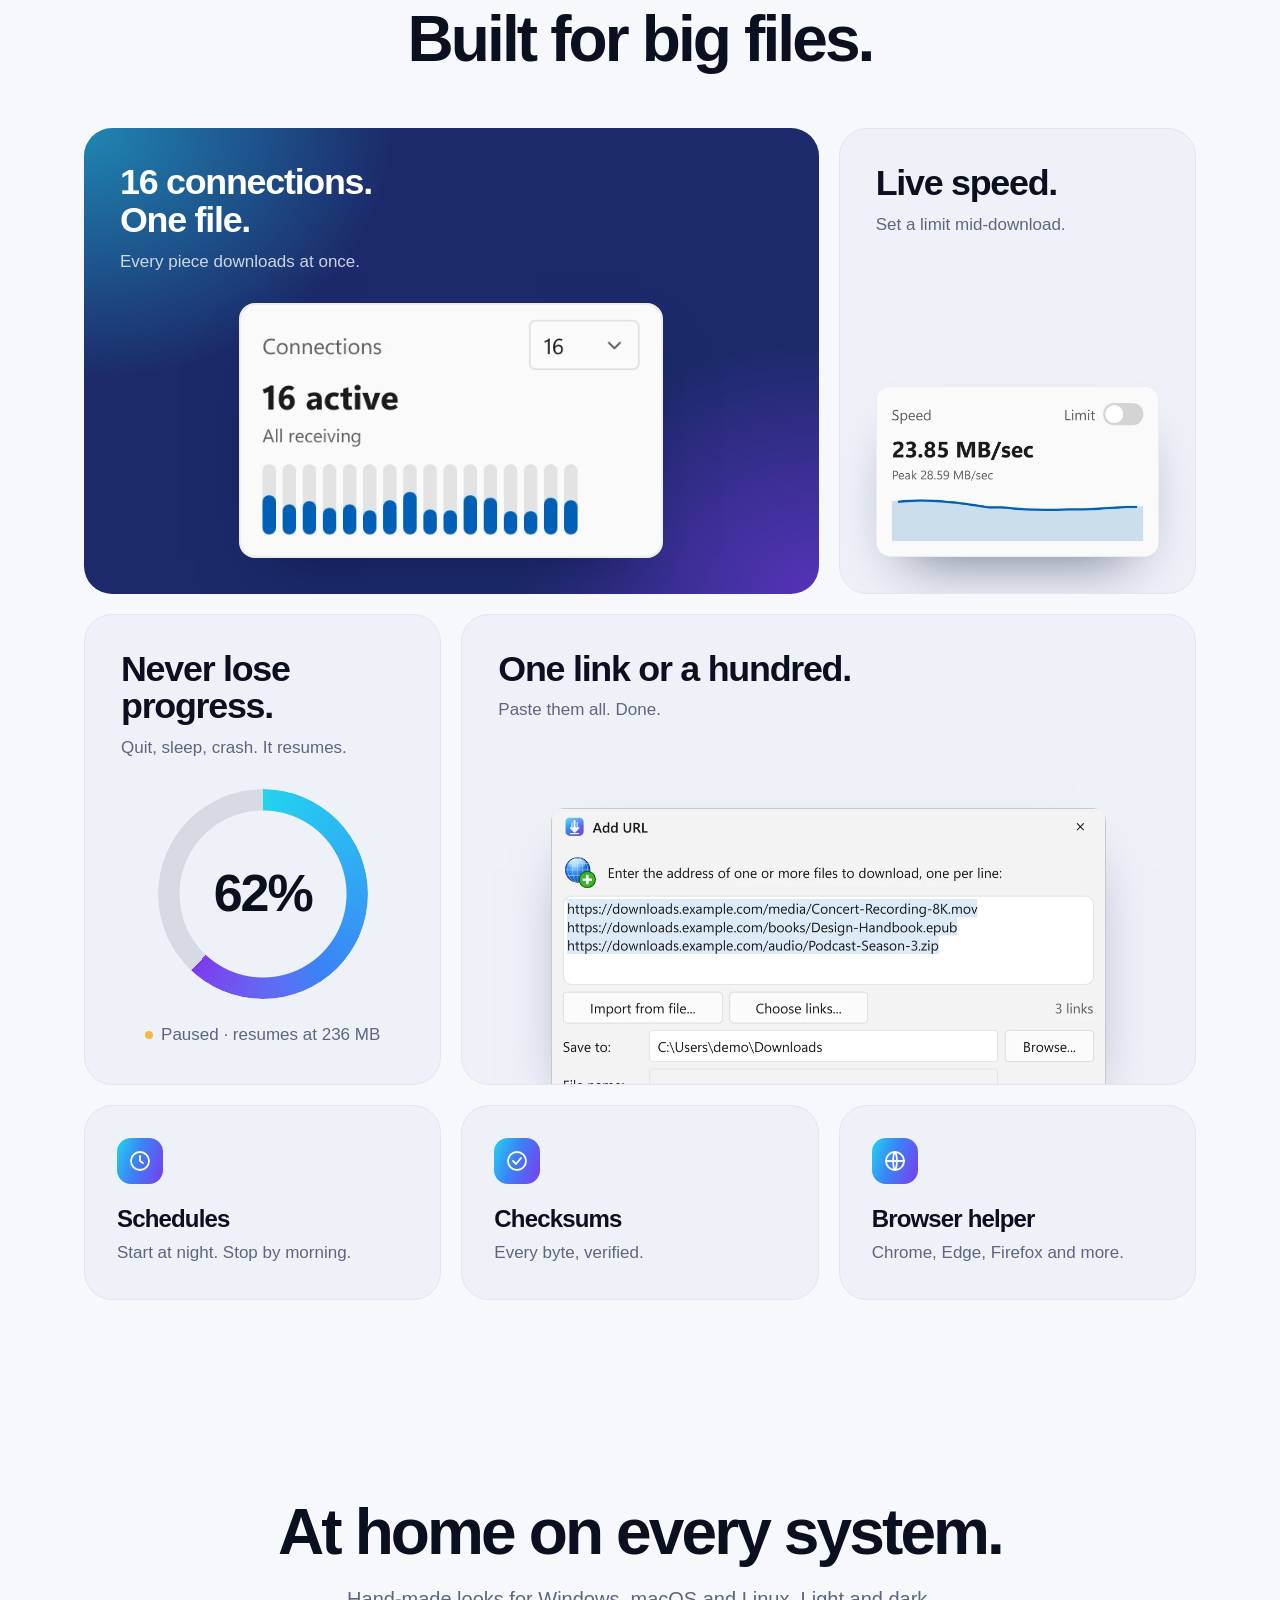
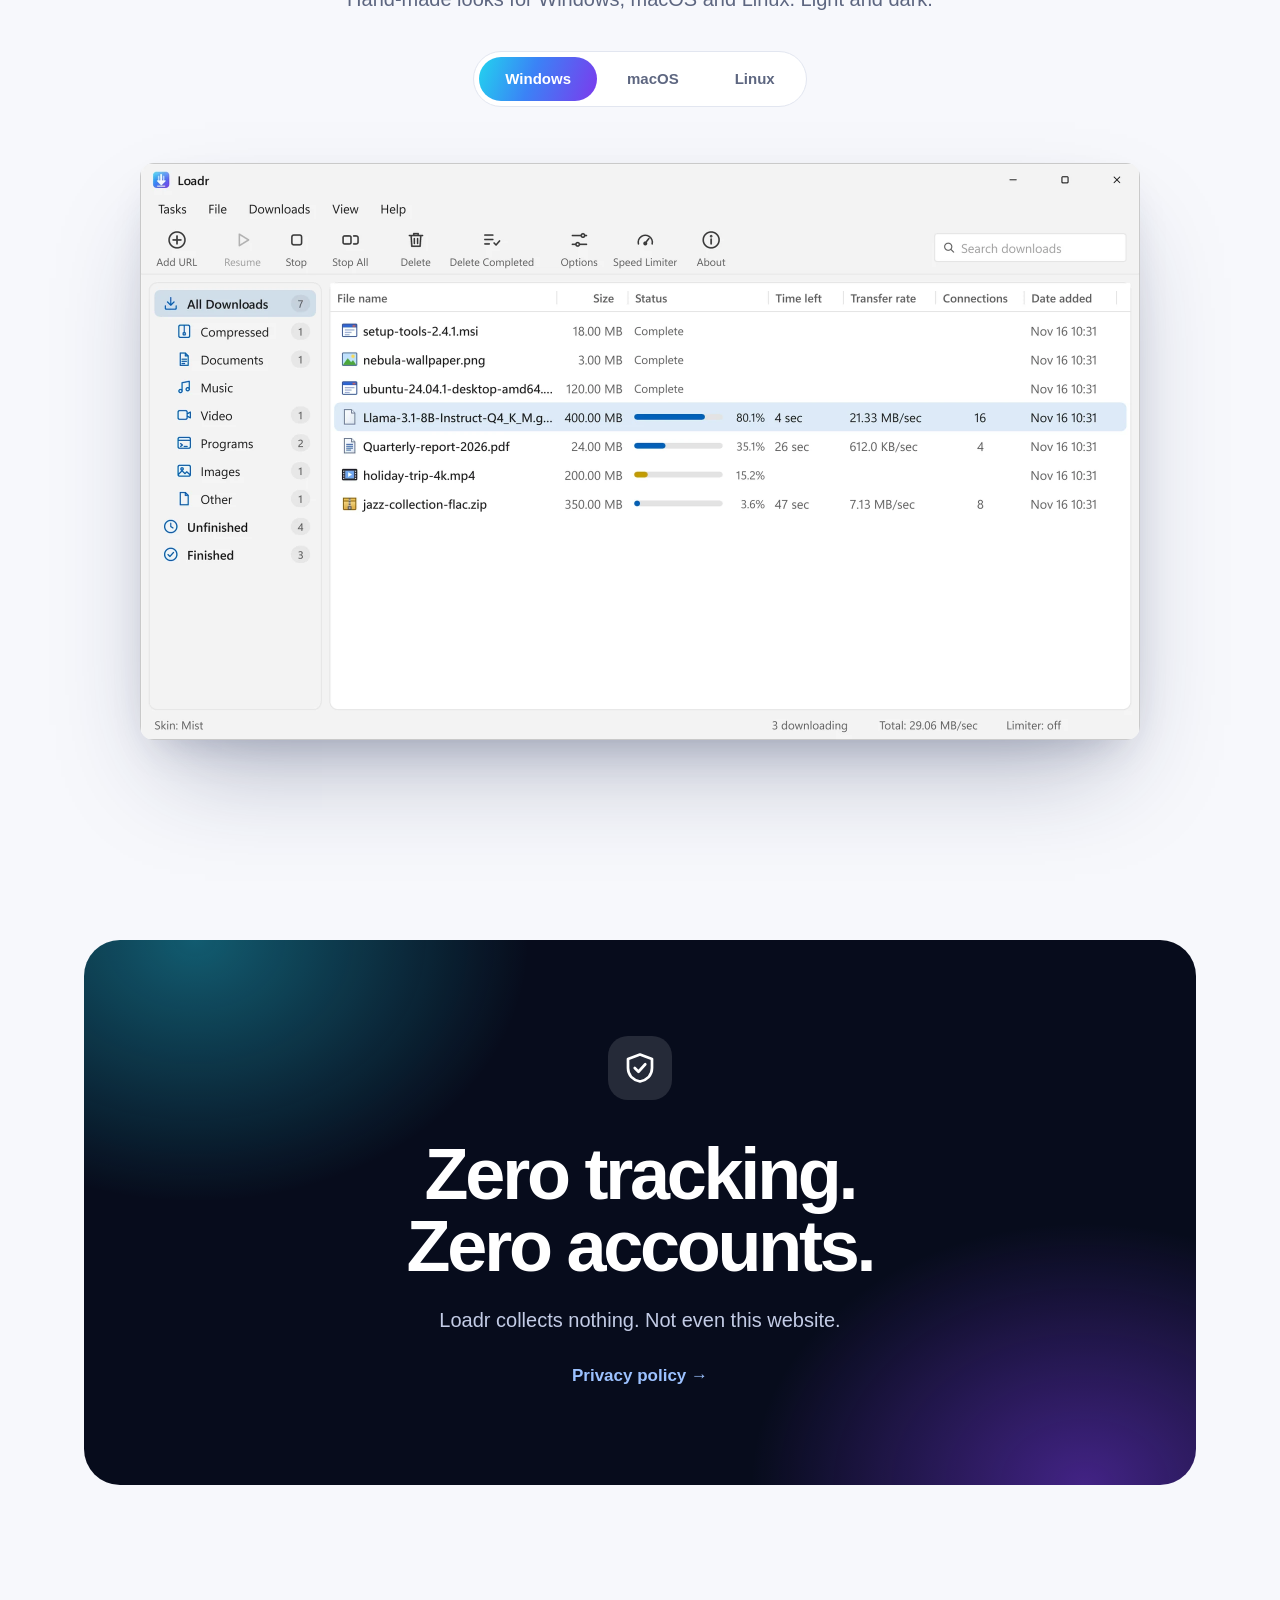
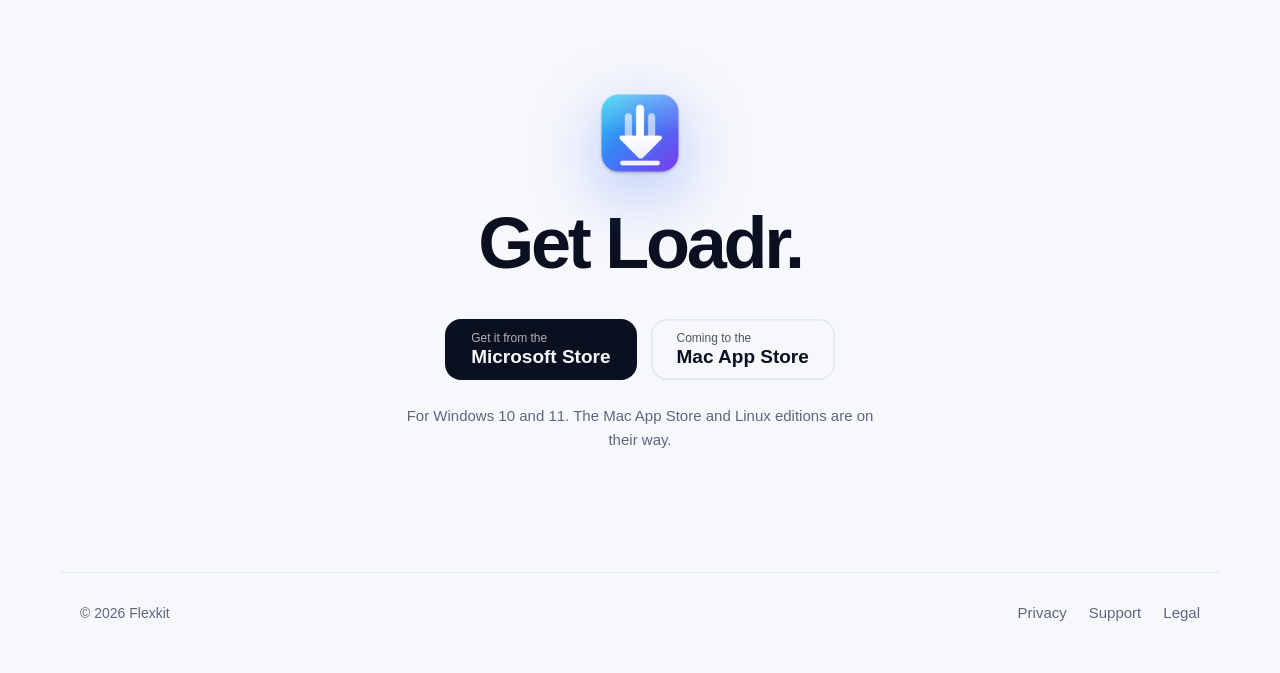
==== commit cc9176d2: "Link Loadr to the Microsoft Store Loadr is out on the Microsoft Store. The home page's get section n" ====
--- a/index.html
+++ b/index.html
@@ -8,7 +8,7 @@
 <meta name="color-scheme" content="light dark">
 <link rel="icon" href="img/icon-64.png?v=38c56fb1af">
 <link rel="apple-touch-icon" href="img/icon-256.png?v=3b2b8973ac">
-<link rel="stylesheet" href="style.css?v=9e1d853f84">
+<link rel="stylesheet" href="style.css?v=f8e291273c">
 </head>
 <body>
 <header class="top">
@@ -73,11 +73,12 @@
 
 <section class="get" id="get">
   <img src="img/icon-256.png?v=3b2b8973ac" alt="" width="96" height="96">
-  <h2>Coming soon.</h2>
+  <h2>Get Loadr.</h2>
   <div class="ctas">
-    <span class="badge"><small>Coming to the</small>Microsoft Store</span>
-    <span class="badge"><small>Coming to the</small>Mac App Store</span>
+    <a class="badge" href="https://apps.microsoft.com/detail/9PG36DQM4502?mode=direct"><small>Get it from the</small>Microsoft Store</a>
+    <span class="badge soon"><small>Coming to the</small>Mac App Store</span>
   </div>
+  <p class="get-note">For Windows 10 and 11. The Mac App Store and Linux editions are on their way.</p>
 </section>
 </main>
 <footer>
--- a/style.css
+++ b/style.css
@@ -194,6 +194,11 @@
   padding: 12px 26px; border-radius: 16px; background: var(--text); color: var(--bg); font-weight: 650; font-size: 19px;
 }
 .badge small { font-weight: 500; font-size: 12px; opacity: .7; }
+a.badge { text-decoration: none; transition: transform .15s, box-shadow .2s; }
+a.badge:hover { transform: translateY(-2px); box-shadow: 0 14px 30px -14px rgba(59, 108, 246, .7); }
+.badge.soon { background: transparent; color: var(--text); box-shadow: inset 0 0 0 1.5px var(--line); }
+.get .ctas { display: flex; flex-wrap: wrap; justify-content: center; gap: 14px; }
+.get-note { color: var(--muted); font-size: 15px; margin: 24px auto 0; max-width: 32em; }
 
 /* ---------- documents (privacy, support, legal) ---------- */
 .doc { max-width: 740px; padding-top: 56px; }
